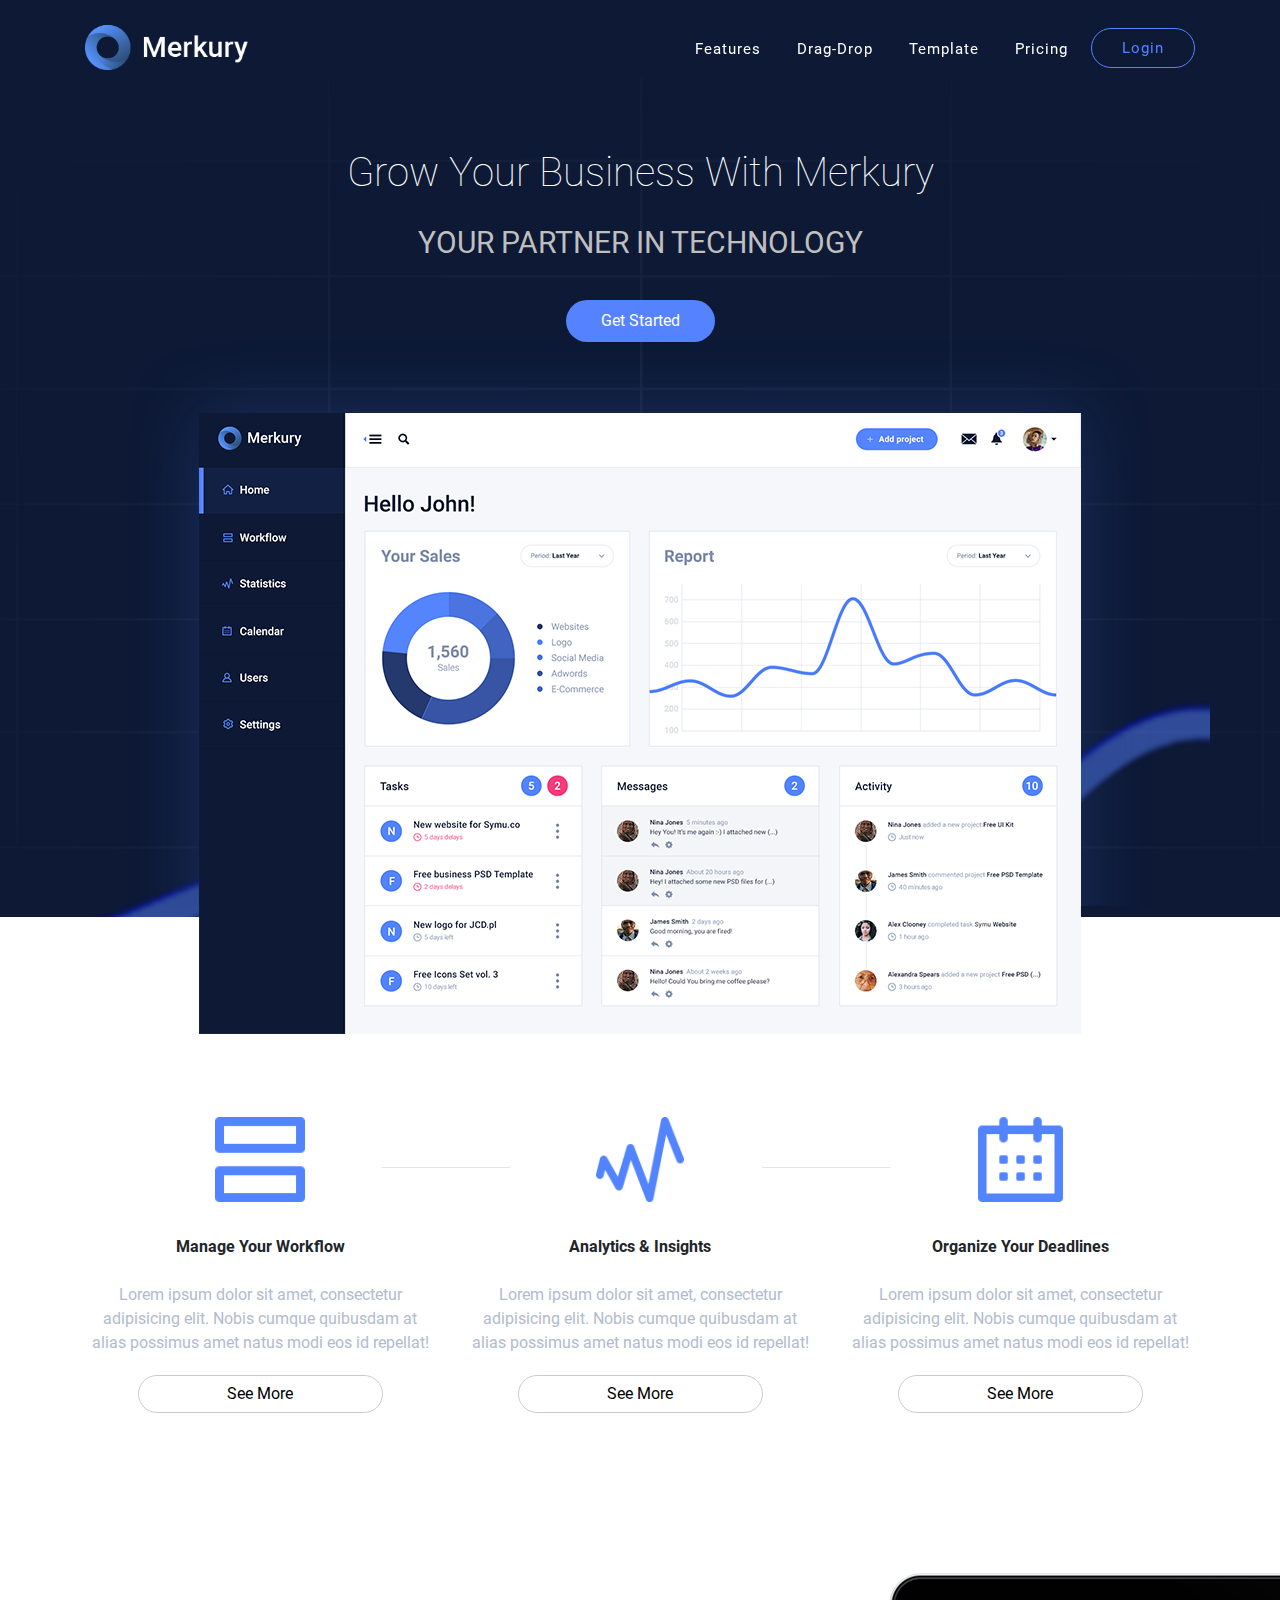
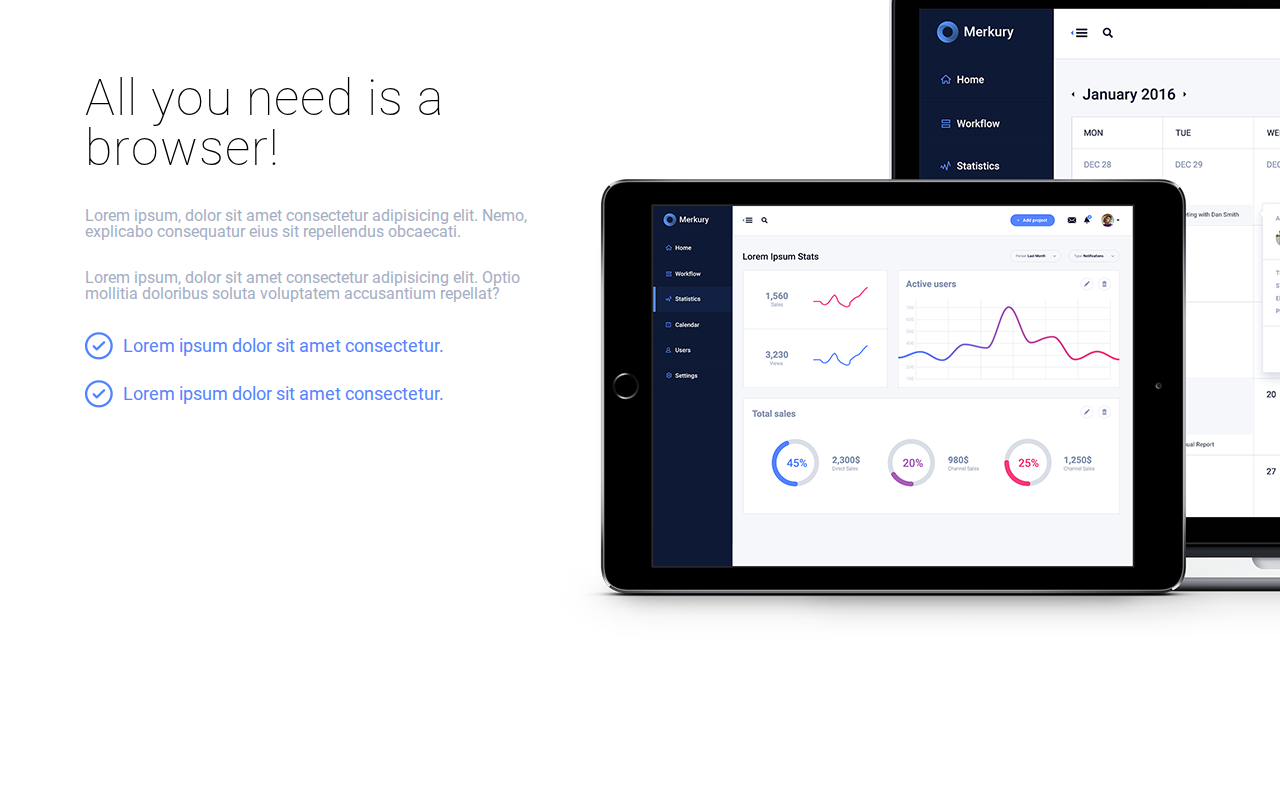
==== merkury-theme/index.html @ bb779ae0 "Features (Static) section" ====
<!doctype html>
<html lang="en">

<head>
   <!-- Required meta tags -->
   <meta charset="utf-8">
   <meta name="viewport" content="width=device-width, initial-scale=1, shrink-to-fit=no">

   <link rel="shortcut icon" type="image/x-icon" href="assets/img/icons/fav-icon.png">

   <!-- Bootstrap CSS -->
   <link rel="stylesheet" href="assets/style/css/bootstrap.min.css">
   <link rel="stylesheet" href="assets/style/fonts/font-awesome/css/all.css">
   <link rel="stylesheet" href="assets/style/css/style.css">

   <title>Bootstrap 4: Merkury Theme</title>
</head>

<body id="home">

   <nav id="main-nav" class="navbar navbar-expand-sm navbar-dark fixed-top">
      <div class="container">
         <a class="navbar-brand" href="#home">
            <img src="assets/img/logo.png" alt="Welcome to Merkury">
         </a>
         <button class="navbar-toggler" type="button" data-toggle="collapse" data-target="#navbarSupportedContent" aria-controls="navbarSupportedContent"
            aria-expanded="false" aria-label="Toggle navigation">
            <span class="navbar-toggler-icon"></span>
         </button>

         <div class="collapse navbar-collapse" id="navbarSupportedContent">
            <ul class="navbar-nav ml-auto">
               <li class="nav-item">
                  <a class="nav-link btn" href="#">Features</a>
               </li>
               <li class="nav-item">
                  <a class="nav-link btn" href="#">Drag-Drop</a>
               </li>
               <li class="nav-item">
                  <a class="nav-link btn" href="#">Template</a>
               </li>
               <li class="nav-item">
                  <a class="nav-link btn" href="#">Pricing</a>
               </li>
               <li class="nav-item">
                  <a class="nav-link btn" href="#" id="login">Login</a>
               </li>
            </ul>
         </div>
      </div>
   </nav>

   <!-- HEADER SECTION -->
   <header id="main-header">
      <div class="container text-center">
         <div class="intro-text">
            <h1>Grow your business with Merkury</h1>
            <h3 class="text-uppercase">Your partner in technology</h3>
            <a href="#services" class="btn">Get started</a>
            <img src="assets/img/img-dashboard.png" class="img-fluid" alt="Merkury Dashboard">
         </div>
      </div>
   </header>

   <!-- SERVICES SECTION -->
   <section id="services">
      <div class="container text-center">
         <div class="row">
            <div class="col-md-4">
               <div id="service-1">
                  <img src="assets/img/service-1.png" alt="Service 1">
               </div>
               <h4>Manage your workflow</h4>
               <p>Lorem ipsum dolor sit amet, consectetur adipisicing elit. Nobis cumque quibusdam at alias possimus amet natus
                  modi eos id repellat!</p>
               <a href="" class="btn">See more</a>
            </div>
            <div class="col-md-4">
               <div id="service-2">
                  <img src="assets/img/service-2.png" alt="Service 2">
               </div>
               <h4>Analytics & insights</h4>
               <p>Lorem ipsum dolor sit amet, consectetur adipisicing elit. Nobis cumque quibusdam at alias possimus amet natus
                  modi eos id repellat!</p>
               <a href="" class="btn">See more</a>
            </div>
            <div class="col-md-4">
               <div>
                  <img src="assets/img/service-3.png" alt="Service 3">
               </div>
               <h4>Organize your deadlines</h4>
               <p>Lorem ipsum dolor sit amet, consectetur adipisicing elit. Nobis cumque quibusdam at alias possimus amet natus
                  modi eos id repellat!</p>
               <a href="" class="btn">See more</a>
            </div>
         </div>
      </div>
   </section>

   <!-- FEATURES SECTION -->
   <section id="features">
      <div class="container">
         <div class="row">
            <div class="col-md-5">
               <h2>All you need is a browser!</h2>
               <p>Lorem ipsum, dolor sit amet consectetur adipisicing elit. Nemo, explicabo consequatur eius sit repellendus
                  obcaecati.
               </p>
               <p>Lorem ipsum, dolor sit amet consectetur adipisicing elit. Optio mollitia doloribus soluta voluptatem accusantium
                  repellat?
               </p>
               <span>
                  <img src="assets/img/icons/answer-correct-lg.png" alt=""> Lorem ipsum dolor sit amet consectetur.
               </span>
               <span>
                  <img src="assets/img/icons/answer-correct-lg.png" alt=""> Lorem ipsum dolor sit amet consectetur.
               </span>
            </div>
            <div class="col-md-7">
               <img id="features-dashboard-group" src="assets/img/fx-dashboard-group.png" alt="Behold the responsive dashboard">
            </div>
         </div>

      </div>
   </section>

   <!-- DRAG & DROP SECTION -->
   <section id="drag-drop">
      <div class="container">
         <div class="row">
            <div class="col-md-4"></div>
            <div class="col-md-4"></div>
            <div class="col-md-4"></div>
         </div>
      </div>
   </section>

   <!-- PRICING SECTION-->
   <div id="pricing" class="container">
      <div class="row">
         <div class="col">
         </div>
      </div>
   </div>

   <!-- Optional JavaScript -->
   <!-- jQuery first, then Popper.js, then Bootstrap JS -->
   <script src="assets/style/js/jquery-3.3.1.min.js"></script>
   <script src="assets/style/js/popper.min.js"></script>
   <script src="assets/style/js/bootstrap.min.js"></script>
   <!-- Custom Script -->
   <script src="assets/style/js/main.js"></script>
</body>

</html>
---- merkury-theme/assets/style/css/style.css ----
/************************ FONTS *****************************/
/*
Roboto Family (Regular, Thin, Medium, Bold)
Monserat Family (Regular, Bold)
*/
@font-face {
  font-family: "Roboto-Regular";
  src: url("../fonts/Roboto/Roboto-Regular.ttf");
}

@font-face {
  font-family: "Roboto-Thin";
  src: url("../fonts/Roboto/Roboto-Thin.ttf");
}

@font-face {
  font-family: "Roboto-Medium";
  src: url("../fonts/Roboto/Roboto-Medium.ttf");
}

@font-face {
  font-family: "Roboto-Bold";
  src: url("../fonts/Roboto/Roboto-Bold.ttf");
}

@font-face {
  font-family: "Montserrat-Regular";
  src: url("../fonts/Montserrat/Montserrat-Regular.ttf");
}

@font-face {
  font-family: "Montserrat-Bold";
  src: url("../fonts/Montserrat/Montserrat-Bold.ttf");
}

/************************ VARIABLES *************************/
/*
Dark Blue: #0D1935
Light Blue: #5583FF
Light Grey: #8492AF
Black: #000000
White: #FFFFFF
*/
/************************ GENERAL RESET *********************/
/* http://meyerweb.com/eric/tools/css/reset/ 
   v2.0 | 20110126
   License: none (public domain)
*/
html, body, div, span, applet, object, iframe,
h1, h2, h3, h4, h5, h6, p, blockquote, pre,
a, abbr, acronym, address, big, cite, code,
del, dfn, em, img, ins, kbd, q, s, samp,
small, strike, strong, sub, sup, tt, var,
b, u, i, center,
dl, dt, dd, ol, ul, li,
fieldset, form, label, legend,
table, caption, tbody, tfoot, thead, tr, th, td,
article, aside, canvas, details, embed,
figure, figcaption, footer, header, hgroup,
menu, nav, output, ruby, section, summary,
time, mark, audio, video {
  margin: 0;
  padding: 0;
  border: 0;
  font-size: 100%;
  font: inherit;
  vertical-align: baseline;
}

/* HTML5 display-role reset for older browsers */
article, aside, details, figcaption, figure,
footer, header, hgroup, menu, nav, section {
  display: block;
}

body {
  line-height: 1;
}

/************************ CUSTOM SETTINGS *******************/
ol, ul, li {
  list-style-type: none;
}

a {
  text-decoration: none;
}

a:hover {
  text-decoration: none;
  -webkit-transition: all 0.3s ease-out;
  transition: all 0.3s ease-out;
}

html {
  background-color: white;
  overflow-x: hidden;
  font-family: "Roboto-Regular", Georgia, serif;
}

body {
  background-color: white;
  overflow: hidden;
}

section {
  padding: 50px 0;
}

p, ul, ol {
  margin-bottom: 0.5em;
}

p a, h5 a {
  font-weight: bold;
  -webkit-transition: all 0.5s ease-out;
  transition: all 0.5s ease-out;
}

h1, h2, h3, h4, h5 {
  line-height: 1.5em;
  margin-bottom: 1.5em;
}

/************************ MERKURY THEME CSS3 *******************/
#main-nav {
  background-color: transparent;
  padding-top: 20px;
  -webkit-transition: padding-top 0.3s, padding-bottom 0.3s;
  transition: padding-top 0.3s, padding-bottom 0.3s;
}

#main-nav .navbar-toggler {
  padding: 13px;
  border: 0;
  color: white;
}

#main-nav .navbar-brand {
  margin-right: 0px;
}

#main-nav .navbar-brand img {
  width: 70%;
}

#main-nav .navbar-nav .nav-item .nav-link {
  font-size: 15px;
  padding: 7px 10px !important;
  margin-left: 10px;
  letter-spacing: 1px;
  color: white;
  font-family: "Roboto-Regular", Georgia, serif;
  border: 3px solid transparent;
}

#main-nav .navbar-nav .nav-item .nav-link.active, #main-nav .navbar-nav .nav-item .nav-link:hover {
  color: white !important;
  background: rgba(85, 131, 255, 0.5);
  border: 3px solid transparent;
}

#main-nav .navbar-nav .nav-item #login {
  padding: 8px 30px !important;
  background-color: #0D1935;
  color: #5583FF;
  border: 1px solid #5583FF;
  border-radius: 25px;
}

#main-nav .navbar-nav .nav-item #login:hover {
  background: #5583FF;
  color: white !important;
}

#main-header {
  color: white;
  background: #0D1935;
  background-image: url("../../img/hdr-top.png");
  background-repeat: no-repeat;
  background-position: center center;
  background-size: cover;
}

#main-header .container {
  background-image: url("../../img/bg-graph.png");
  background-repeat: repeat-x;
  background-size: cover;
  -webkit-animation: animatedGraph 13s linear infinite;
          animation: animatedGraph 13s linear infinite;
}

@-webkit-keyframes animatedGraph {
  from {
    background-position: 0% 0px;
  }
  to {
    background-position: 100% 0px;
  }
}

@keyframes animatedGraph {
  from {
    background-position: 0% 0px;
  }
  to {
    background-position: 100% 0px;
  }
}

#main-header .container .intro-text {
  padding-top: 150px;
}

#main-header .container .intro-text h1 {
  font-family: "Roboto-Thin", Arial, sans-serif;
  font-size: 40px;
  text-transform: capitalize;
  line-height: 45px;
  margin-bottom: 25px;
}

#main-header .container .intro-text h3 {
  color: #bfbfbf;
  font-size: 30px;
  font-family: "Roboto-Regular", Georgia, serif;
  font-weight: 400;
  margin-bottom: 35px;
}

#main-header .container .intro-text a {
  padding: 8px 34px;
  color: white;
  background-color: #5583FF;
  border-radius: 25px;
  text-transform: capitalize;
}

#main-header .container .intro-text a:hover {
  color: #5583FF;
  background-color: transparent;
  border: 1px solid #5583FF;
}

#services {
  padding: 100px 0 50px 0;
  background-color: white;
  margin-top: -120px;
}

#services .container {
  margin-top: 100px;
}

#services .container .row .col-md-4 img {
  height: 85px;
  margin-bottom: 30px;
}

#services .container .row .col-md-4 img:hover {
  -webkit-transform: scale(1.1);
          transform: scale(1.1);
  -webkit-transition: all 0.2s ease-out;
  transition: all 0.2s ease-out;
}

#services .container .row .col-md-4 h4 {
  font-family: "Roboto-Bold", Helvetica, Arial, sans-serif;
  font-weight: 400;
  text-transform: capitalize;
}

#services .container .row .col-md-4 p {
  color: #b2bbcd;
  line-height: 1.5em;
  margin-bottom: 20px;
}

#services .container .row .col-md-4 a {
  color: black;
  border: 1px solid #cccccc;
  border-radius: 25px;
  width: 70%;
  text-transform: capitalize;
  margin-bottom: 60px;
}

#services .container .row .col-md-4 a:hover {
  background: #cccccc;
}

#services .container .row .col-md-4 #service-1:after, #services .container .row .col-md-4 #service-2:after {
  content: "";
  position: absolute;
  right: -60px;
  top: 50px;
  width: 10vw;
  height: 1px;
  background-attachment: fixed;
  background-color: #e1e4eb;
}

/************************ FEATURES *******************/
#features {
  background: white;
}

#features .container .row .col-md-5 {
  margin-top: 100px;
}

#features .container .row .col-md-5 h2 {
  color: black;
  font-family: "Roboto-Thin", Arial, sans-serif;
  font-size: 50px;
  letter-spacing: 1px;
  line-height: 1em;
  margin-bottom: 35px;
}

#features .container .row .col-md-5 p {
  font-family: "Roboto-Regular", Georgia, serif;
  color: #a3adc3;
  margin-bottom: 30px;
}

#features .container .row .col-md-5 span {
  display: -webkit-box;
  display: -ms-flexbox;
  display: flex;
  color: #5583FF;
  margin-bottom: 20px;
  font-size: 18px;
  -webkit-box-align: center;
      -ms-flex-align: center;
          align-items: center;
}

#features .container .row .col-md-5 span img {
  margin-right: 10px;
}

/************************ MEDIA QUERIES *******************/
@media (min-width: 300px) {
  #main-nav.navbar-shrink {
    padding-top: 5px;
    padding-bottom: 5px;
    background-color: #172c5e;
  }
}

@media (max-width: 768px) {
  #main-nav .nav-item {
    margin-bottom: 12px;
  }
  #services #service-1:after, #services #service-2:after {
    display: none;
  }
  #services a {
    margin-bottom: 40px;
  }
}
/*# sourceMappingURL=style.css.map */
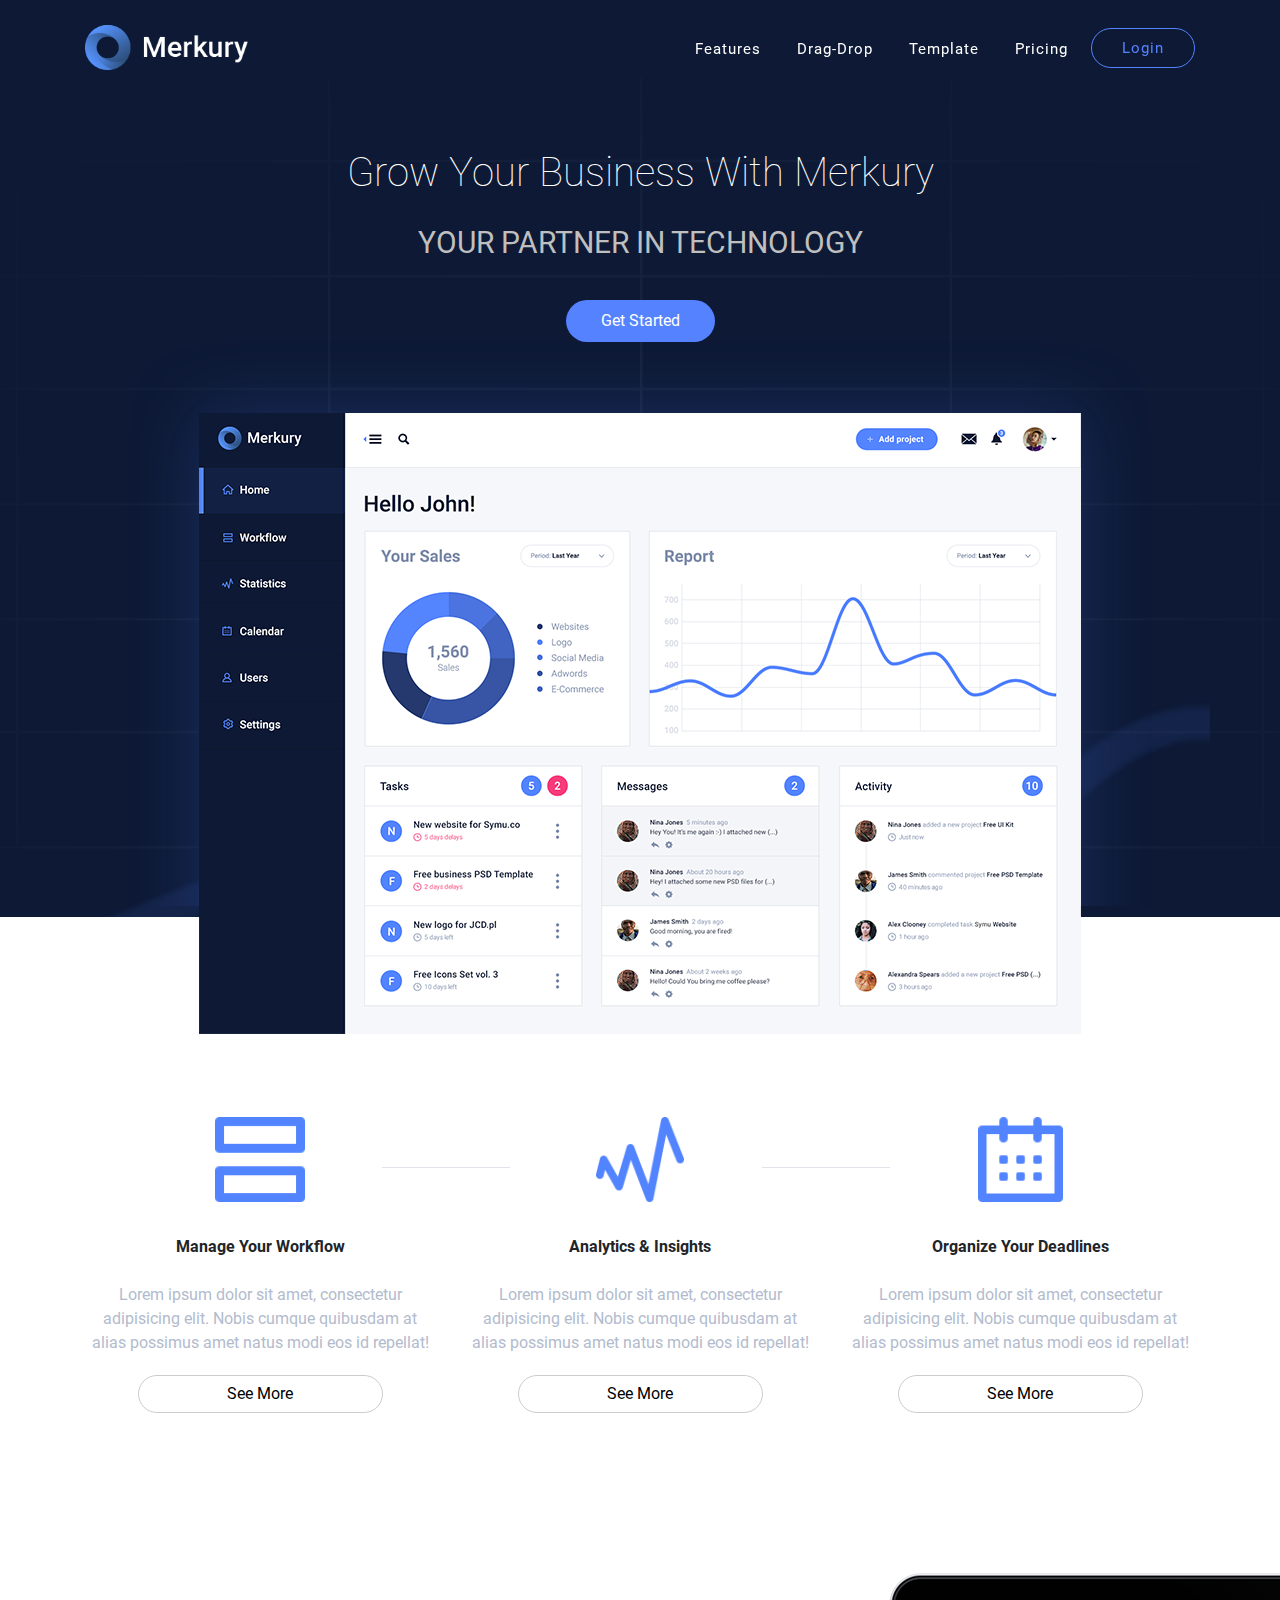
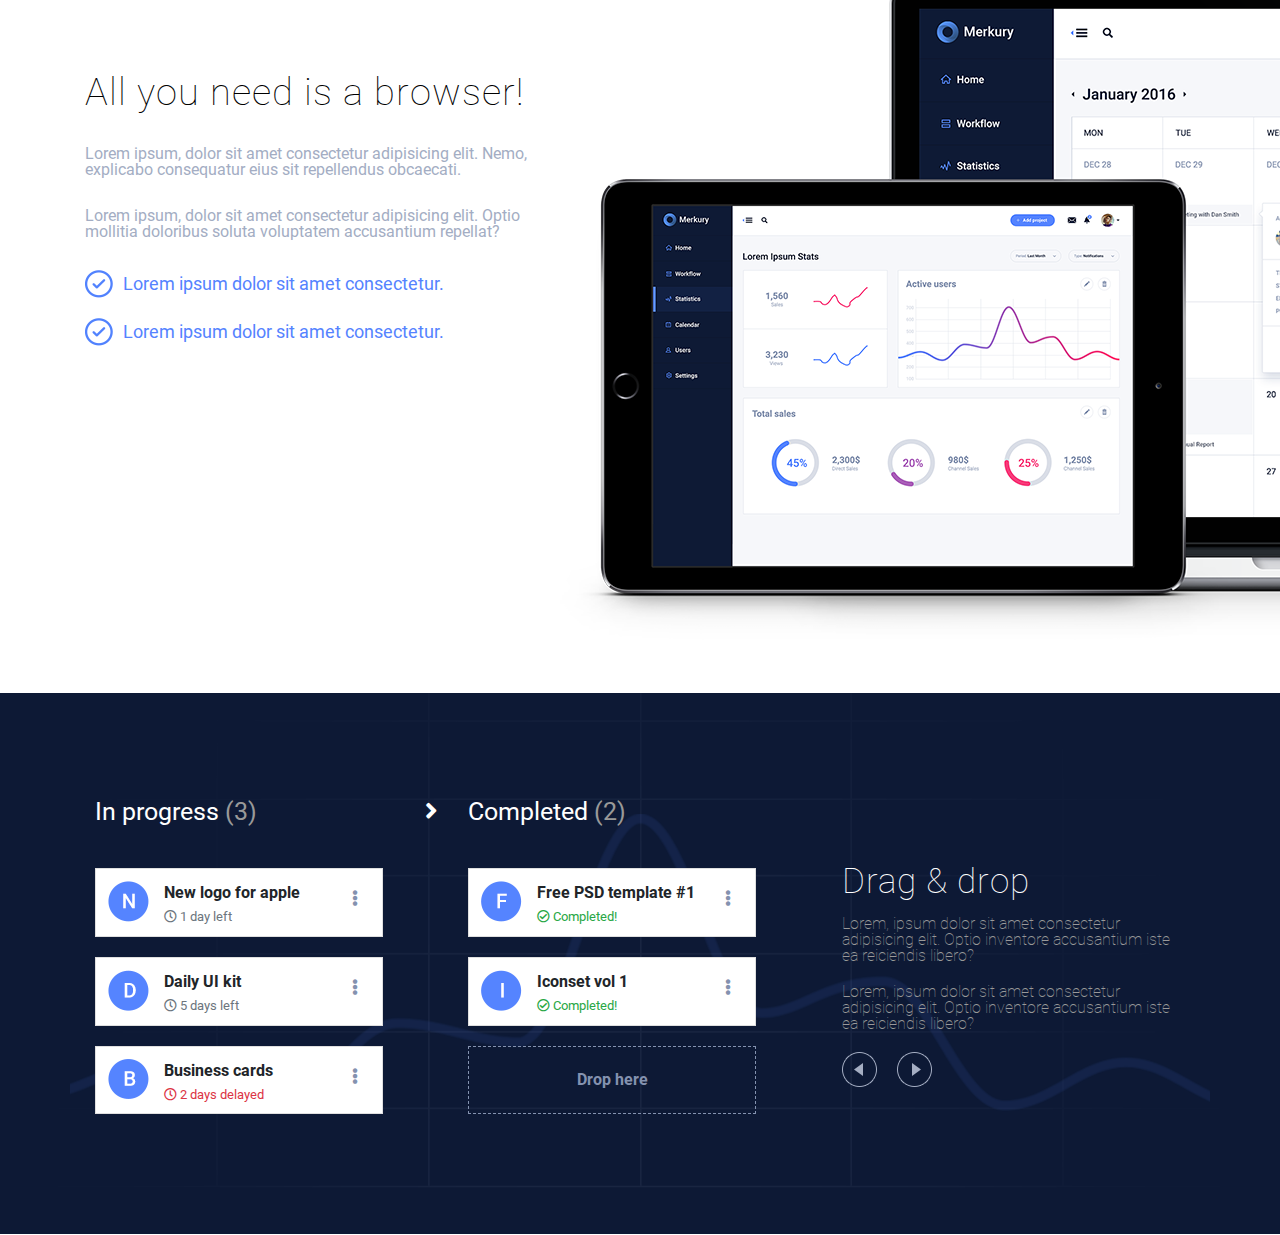
==== commit 6160bdf9: "Drag and Drop static markup and CSS3" ====
--- a/merkury-theme/index.html
+++ b/merkury-theme/index.html
@@ -31,10 +31,10 @@
          <div class="collapse navbar-collapse" id="navbarSupportedContent">
             <ul class="navbar-nav ml-auto">
                <li class="nav-item">
-                  <a class="nav-link btn" href="#">Features</a>
-               </li>
-               <li class="nav-item">
-                  <a class="nav-link btn" href="#">Drag-Drop</a>
+                  <a class="nav-link btn" href="#features">Features</a>
+               </li>
+               <li class="nav-item">
+                  <a class="nav-link btn" href="#drag-drop">Drag-Drop</a>
                </li>
                <li class="nav-item">
                   <a class="nav-link btn" href="#">Template</a>
@@ -128,9 +128,133 @@
    <section id="drag-drop">
       <div class="container">
          <div class="row">
-            <div class="col-md-4"></div>
-            <div class="col-md-4"></div>
-            <div class="col-md-4"></div>
+
+            <div class="col-md-4" id="first-col">
+               <h3>In progress
+                  <span>(3)</span>
+                  <i class="fas fa-angle-right"></i>
+               </h3>
+               <div class="card" style="width: 18rem;">
+                  <div class="card-body">
+                     <img src="assets/img/icons/n.png" alt="">
+                     <div class="dropdown">
+                        <button class="btn btn-secondary" type="button" id="dropdownMenuButton" data-toggle="dropdown" aria-haspopup="true" aria-expanded="false">
+                           <i class="fas fa-ellipsis-v"></i>
+                        </button>
+                        <div class="dropdown-menu" aria-labelledby="dropdownMenuButton">
+                           <a class="dropdown-item" href="#">Action</a>
+                           <a class="dropdown-item" href="#">Another action</a>
+                           <a class="dropdown-item" href="#">Something else here</a>
+                        </div>
+                     </div>
+                     <h5 class="card-title">New logo for apple</h5>
+                     <p class="card-text text-secondary">
+                        <i class="far fa-clock"></i> 1 day left</p>
+                  </div>
+               </div>
+               <!-- end 1st card -->
+               <div class="card" style="width: 18rem;">
+                  <div class="card-body">
+                     <img src="assets/img/icons/d.png" alt="">
+                     <div class="dropdown">
+                        <button class="btn btn-secondary" type="button" id="dropdownMenuButton" data-toggle="dropdown" aria-haspopup="true" aria-expanded="false">
+                           <i class="fas fa-ellipsis-v"></i>
+                        </button>
+                        <div class="dropdown-menu" aria-labelledby="dropdownMenuButton">
+                           <a class="dropdown-item" href="#">Action</a>
+                           <a class="dropdown-item" href="#">Another action</a>
+                           <a class="dropdown-item" href="#">Something else here</a>
+                        </div>
+                     </div>
+                     <h5 class="card-title">Daily UI kit</h5>
+                     <p class="card-text text-secondary">
+                        <i class="far fa-clock"></i> 5 days left</p>
+                  </div>
+               </div>
+               <!-- end 2nd card -->
+               <div id="draggable-card" class="card" style="width: 18rem;">
+                  <div class="card-body">
+                     <img src="assets/img/icons/b.png" alt="">
+                     <div class="dropdown">
+                        <button class="btn btn-secondary" type="button" id="dropdownMenuButton" data-toggle="dropdown" aria-haspopup="true" aria-expanded="false">
+                           <i class="fas fa-ellipsis-v"></i>
+                        </button>
+                        <div class="dropdown-menu" aria-labelledby="dropdownMenuButton">
+                           <a class="dropdown-item" href="#">Action</a>
+                           <a class="dropdown-item" href="#">Another action</a>
+                           <a class="dropdown-item" href="#">Something else here</a>
+                        </div>
+                     </div>
+                     <h5 class="card-title">Business cards</h5>
+                     <p class="card-text text-danger">
+                        <i class="far fa-clock"></i> 2 days delayed</p>
+                  </div>
+               </div>
+               <!-- end 3rd card -->
+            </div>
+            <!-- end 1st column -->
+            <div class="col-md-4" id="second-col">
+               <h3>Completed
+                  <span>(2)</span>
+               </h3>
+               <div class="card" style="width: 18rem;">
+                  <div class="card-body">
+                     <img src="assets/img/icons/f.png" alt="">
+                     <div class="dropdown">
+                        <button class="btn btn-secondary" type="button" id="dropdownMenuButton" data-toggle="dropdown" aria-haspopup="true" aria-expanded="false">
+                           <i class="fas fa-ellipsis-v"></i>
+                        </button>
+                        <div class="dropdown-menu" aria-labelledby="dropdownMenuButton">
+                           <a class="dropdown-item" href="#">Action</a>
+                           <a class="dropdown-item" href="#">Another action</a>
+                           <a class="dropdown-item" href="#">Something else here</a>
+                        </div>
+                     </div>
+                     <h5 class="card-title">Free PSD template #1</h5>
+                     <p class="card-text text-success">
+                        <i class="far fa-check-circle"></i> Completed!</p>
+                  </div>
+               </div>
+               <!-- end 1st card -->
+               <div class="card" style="width: 18rem;">
+                  <div class="card-body">
+                     <img src="assets/img/icons/i.png" alt="">
+                     <div class="dropdown">
+                        <button class="btn btn-secondary" type="button" id="dropdownMenuButton" data-toggle="dropdown" aria-haspopup="true" aria-expanded="false">
+                           <i class="fas fa-ellipsis-v"></i>
+                        </button>
+                        <div class="dropdown-menu" aria-labelledby="dropdownMenuButton">
+                           <a class="dropdown-item" href="#">Action</a>
+                           <a class="dropdown-item" href="#">Another action</a>
+                           <a class="dropdown-item" href="#">Something else here</a>
+                        </div>
+                     </div>
+                     <h5 class="card-title">Iconset vol 1</h5>
+                     <p class="card-text text-success">
+                        <i class="far fa-check-circle"></i> Completed!</p>
+                  </div>
+               </div>
+               <!-- end 2nd card -->
+               <div id="droppable" class="card" style="width: 18rem;">
+                  <div class="card-body">
+                     <h5 class="card-title">Drop here</h5>
+                  </div>
+               </div>
+               <!-- end 3rd card -->
+            </div>
+            <!-- end 2nd column -->
+            <div class="col-md-4" id="third-col">
+               <h2>Drag & drop</h2>
+               <p>Lorem, ipsum dolor sit amet consectetur adipisicing elit. Optio inventore accusantium iste ea reiciendis libero?</p>
+               <p>Lorem, ipsum dolor sit amet consectetur adipisicing elit. Optio inventore accusantium iste ea reiciendis libero?</p>
+               <a href="#">
+                  <img src="assets/img/icons/arrow-left.png" alt="">
+               </a>
+               <a href="#">
+                  <img src="assets/img/icons/arrow-right.png" alt="">
+               </a>
+            </div>
+            <!-- end 3rd column -->
          </div>
       </div>
    </section>
--- a/merkury-theme/assets/style/css/style.css
+++ b/merkury-theme/assets/style/css/style.css
@@ -183,7 +183,7 @@
 }
 
 #main-header .container {
-  background-image: url("../../img/bg-graph.png");
+  background-image: url("../../img/bg-graph-opaque.png");
   background-repeat: repeat-x;
   background-size: cover;
   -webkit-animation: animatedGraph 13s linear infinite;
@@ -312,7 +312,7 @@
 #features .container .row .col-md-5 h2 {
   color: black;
   font-family: "Roboto-Thin", Arial, sans-serif;
-  font-size: 50px;
+  font-size: 38px;
   letter-spacing: 1px;
   line-height: 1em;
   margin-bottom: 35px;
@@ -328,16 +328,128 @@
   display: -webkit-box;
   display: -ms-flexbox;
   display: flex;
+  -webkit-box-align: center;
+      -ms-flex-align: center;
+          align-items: center;
   color: #5583FF;
   margin-bottom: 20px;
   font-size: 18px;
-  -webkit-box-align: center;
-      -ms-flex-align: center;
-          align-items: center;
 }
 
 #features .container .row .col-md-5 span img {
   margin-right: 10px;
+}
+
+/************************ DRAG-DROP *******************/
+#drag-drop {
+  background-image: url("../../img/hdr-top.png");
+  background-repeat: no-repeat;
+  background-position: center center;
+  background-size: cover;
+}
+
+#drag-drop .container {
+  padding: 50px 25px;
+  background-image: url("../../img/bg-graph-opaque.png");
+  background-size: 100%;
+  background-repeat: no-repeat;
+  background-position: center center;
+}
+
+#drag-drop .container .row .col-md-4 h3 {
+  font-size: 25px;
+  color: white;
+}
+
+#drag-drop .container .row .col-md-4 h3 span {
+  color: #999999;
+}
+
+#drag-drop .container .row .col-md-4 h3 i {
+  float: right;
+  margin-top: 5px;
+}
+
+#drag-drop .container .row .col-md-4 .card {
+  border-radius: 0;
+  margin-bottom: 20px;
+}
+
+#drag-drop .container .row .col-md-4 .card .card-body {
+  padding: 12px;
+}
+
+#drag-drop .container .row .col-md-4 .card .card-body img {
+  float: left;
+  margin-right: 15px;
+}
+
+#drag-drop .container .row .col-md-4 .card .card-body .dropdown {
+  float: right;
+}
+
+#drag-drop .container .row .col-md-4 .card .card-body .dropdown .btn-secondary {
+  background: transparent;
+  color: #8492AF;
+  border: none;
+}
+
+#drag-drop .container .row .col-md-4 .card .card-body .dropdown .dropdown-menu a:hover {
+  cursor: pointer;
+  background: #5583FF;
+  color: white;
+}
+
+#drag-drop .container .row .col-md-4 .card .card-body .card-title {
+  font-family: "Roboto-Bold", Helvetica, Arial, sans-serif;
+  margin-bottom: 6px;
+  margin-left: 41px;
+}
+
+#drag-drop .container .row .col-md-4 .card .card-body .card-text {
+  font-size: .8em;
+}
+
+#drag-drop .container .row .col-md-4#first-col #draggable-card {
+  cursor: move;
+}
+
+#drag-drop .container .row .col-md-4#second-col #droppable {
+  padding: 9px;
+  border: 1px dashed #8492AF;
+  background: transparent;
+  color: #8492AF;
+  text-align: center;
+  margin: 0px;
+}
+
+#drag-drop .container .row .col-md-4#second-col #droppable .card-title {
+  margin: 0px;
+  padding: 0px;
+}
+
+#drag-drop .container .row .col-md-4#third-col {
+  margin-top: 80px;
+  color: white;
+}
+
+#drag-drop .container .row .col-md-4#third-col h2 {
+  font-family: "Roboto-Thin", Arial, sans-serif;
+  letter-spacing: 1px;
+  line-height: .5em;
+  margin-bottom: 25px;
+  font-size: 35px;
+}
+
+#drag-drop .container .row .col-md-4#third-col p {
+  font-family: "Roboto-Thin", Arial, sans-serif;
+  color: #999999;
+  margin-bottom: 20px;
+}
+
+#drag-drop .container .row .col-md-4#third-col a {
+  float: left;
+  margin-right: 20px;
 }
 
 /************************ MEDIA QUERIES *******************/
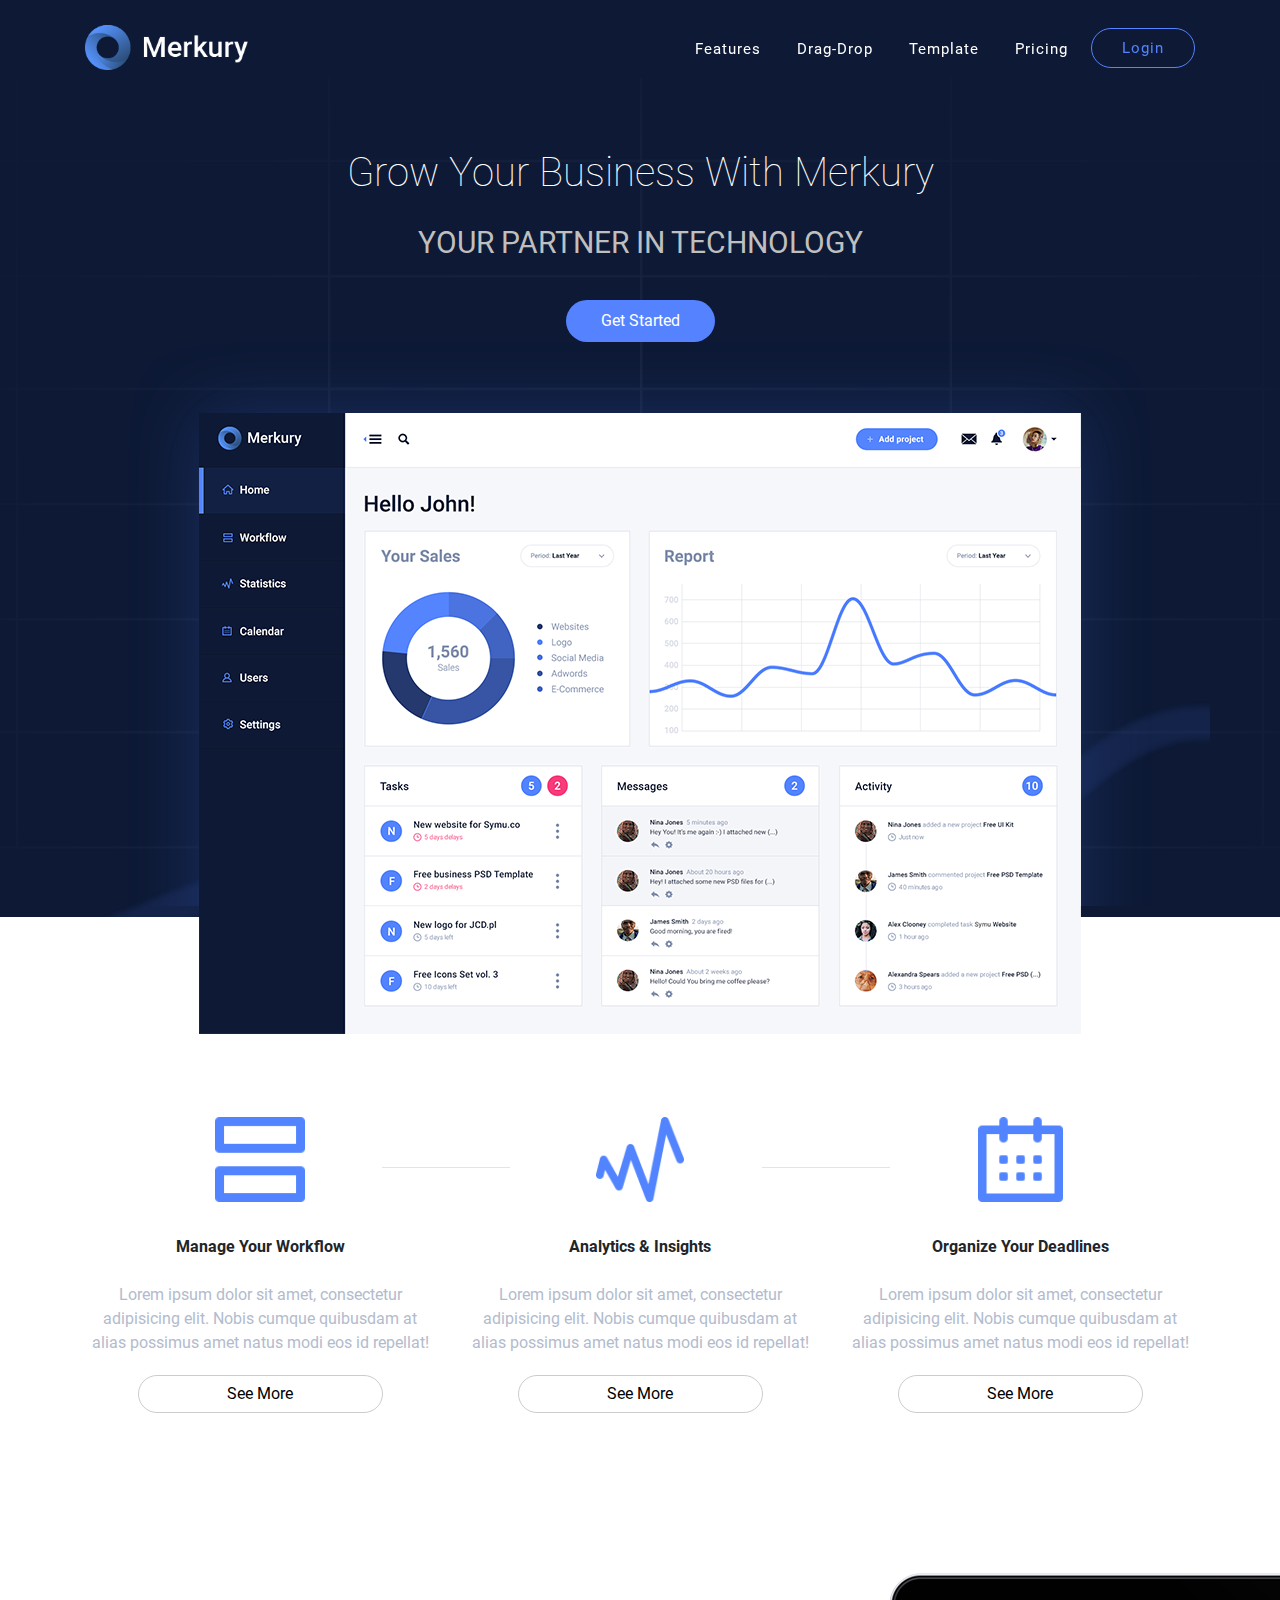
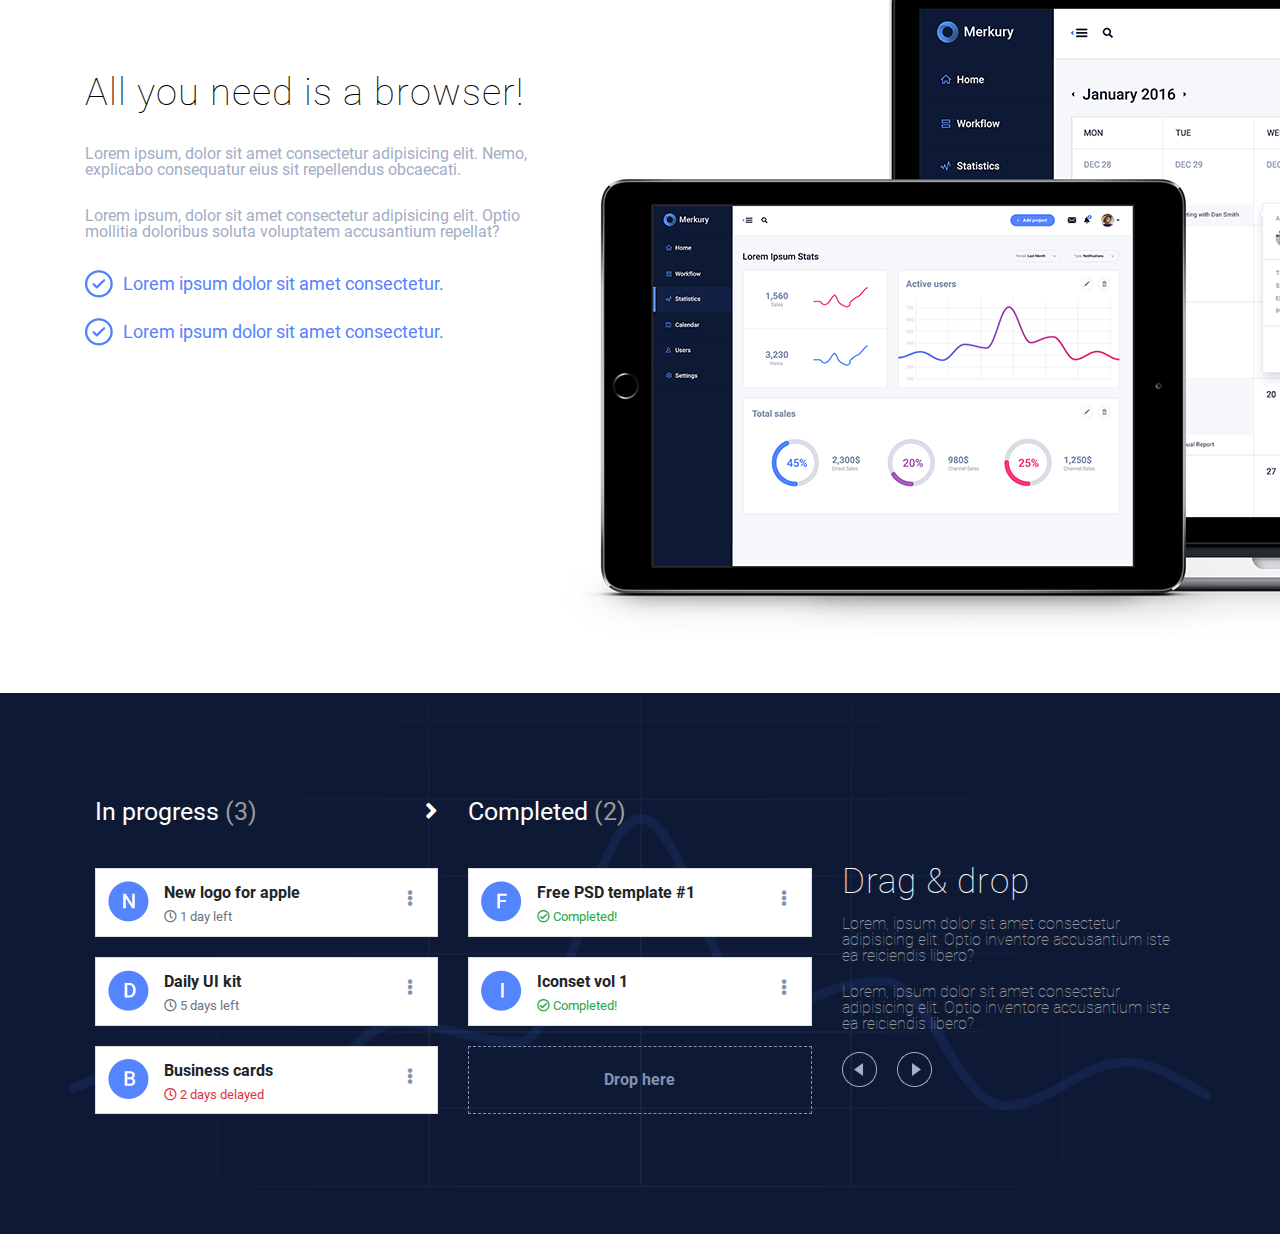
==== commit 538e8e7a: "jQuery UI drag and drop with snap and ui updates" ====
--- a/merkury-theme/index.html
+++ b/merkury-theme/index.html
@@ -129,12 +129,12 @@
       <div class="container">
          <div class="row">
 
-            <div class="col-md-4" id="first-col">
+            <div class="col-lg-4" id="first-col">
                <h3>In progress
                   <span>(3)</span>
                   <i class="fas fa-angle-right"></i>
                </h3>
-               <div class="card" style="width: 18rem;">
+               <div class="card">
                   <div class="card-body">
                      <img src="assets/img/icons/n.png" alt="">
                      <div class="dropdown">
@@ -153,7 +153,7 @@
                   </div>
                </div>
                <!-- end 1st card -->
-               <div class="card" style="width: 18rem;">
+               <div class="card">
                   <div class="card-body">
                      <img src="assets/img/icons/d.png" alt="">
                      <div class="dropdown">
@@ -172,7 +172,7 @@
                   </div>
                </div>
                <!-- end 2nd card -->
-               <div id="draggable-card" class="card" style="width: 18rem;">
+               <div id="draggable-card" class="card">
                   <div class="card-body">
                      <img src="assets/img/icons/b.png" alt="">
                      <div class="dropdown">
@@ -193,11 +193,11 @@
                <!-- end 3rd card -->
             </div>
             <!-- end 1st column -->
-            <div class="col-md-4" id="second-col">
+            <div class="col-lg-4" id="second-col">
                <h3>Completed
                   <span>(2)</span>
                </h3>
-               <div class="card" style="width: 18rem;">
+               <div class="card">
                   <div class="card-body">
                      <img src="assets/img/icons/f.png" alt="">
                      <div class="dropdown">
@@ -216,7 +216,7 @@
                   </div>
                </div>
                <!-- end 1st card -->
-               <div class="card" style="width: 18rem;">
+               <div class="card">
                   <div class="card-body">
                      <img src="assets/img/icons/i.png" alt="">
                      <div class="dropdown">
@@ -235,7 +235,7 @@
                   </div>
                </div>
                <!-- end 2nd card -->
-               <div id="droppable" class="card" style="width: 18rem;">
+               <div id="droppable" class="card">
                   <div class="card-body">
                      <h5 class="card-title">Drop here</h5>
                   </div>
@@ -243,7 +243,7 @@
                <!-- end 3rd card -->
             </div>
             <!-- end 2nd column -->
-            <div class="col-md-4" id="third-col">
+            <div class="col-lg-4" id="third-col">
                <h2>Drag & drop</h2>
                <p>Lorem, ipsum dolor sit amet consectetur adipisicing elit. Optio inventore accusantium iste ea reiciendis libero?</p>
                <p>Lorem, ipsum dolor sit amet consectetur adipisicing elit. Optio inventore accusantium iste ea reiciendis libero?</p>
@@ -272,6 +272,7 @@
    <script src="assets/style/js/jquery-3.3.1.min.js"></script>
    <script src="assets/style/js/popper.min.js"></script>
    <script src="assets/style/js/bootstrap.min.js"></script>
+   <script src="assets/style/js/jquery-ui.min.js"></script>
    <!-- Custom Script -->
    <script src="assets/style/js/main.js"></script>
 </body>
--- a/merkury-theme/assets/style/css/style.css
+++ b/merkury-theme/assets/style/css/style.css
@@ -356,65 +356,65 @@
   background-position: center center;
 }
 
-#drag-drop .container .row .col-md-4 h3 {
+#drag-drop .container .row .col-lg-4 h3 {
   font-size: 25px;
   color: white;
 }
 
-#drag-drop .container .row .col-md-4 h3 span {
+#drag-drop .container .row .col-lg-4 h3 span {
   color: #999999;
 }
 
-#drag-drop .container .row .col-md-4 h3 i {
+#drag-drop .container .row .col-lg-4 h3 i {
   float: right;
   margin-top: 5px;
 }
 
-#drag-drop .container .row .col-md-4 .card {
+#drag-drop .container .row .col-lg-4 .card {
   border-radius: 0;
   margin-bottom: 20px;
 }
 
-#drag-drop .container .row .col-md-4 .card .card-body {
+#drag-drop .container .row .col-lg-4 .card .card-body {
   padding: 12px;
 }
 
-#drag-drop .container .row .col-md-4 .card .card-body img {
+#drag-drop .container .row .col-lg-4 .card .card-body img {
   float: left;
   margin-right: 15px;
 }
 
-#drag-drop .container .row .col-md-4 .card .card-body .dropdown {
+#drag-drop .container .row .col-lg-4 .card .card-body .dropdown {
   float: right;
 }
 
-#drag-drop .container .row .col-md-4 .card .card-body .dropdown .btn-secondary {
+#drag-drop .container .row .col-lg-4 .card .card-body .dropdown .btn-secondary {
   background: transparent;
   color: #8492AF;
   border: none;
 }
 
-#drag-drop .container .row .col-md-4 .card .card-body .dropdown .dropdown-menu a:hover {
+#drag-drop .container .row .col-lg-4 .card .card-body .dropdown .dropdown-menu a:hover {
   cursor: pointer;
   background: #5583FF;
   color: white;
 }
 
-#drag-drop .container .row .col-md-4 .card .card-body .card-title {
+#drag-drop .container .row .col-lg-4 .card .card-body .card-title {
   font-family: "Roboto-Bold", Helvetica, Arial, sans-serif;
   margin-bottom: 6px;
   margin-left: 41px;
 }
 
-#drag-drop .container .row .col-md-4 .card .card-body .card-text {
+#drag-drop .container .row .col-lg-4 .card .card-body .card-text {
   font-size: .8em;
 }
 
-#drag-drop .container .row .col-md-4#first-col #draggable-card {
+#drag-drop .container .row .col-lg-4#first-col #draggable-card {
   cursor: move;
 }
 
-#drag-drop .container .row .col-md-4#second-col #droppable {
+#drag-drop .container .row .col-lg-4#second-col #droppable {
   padding: 9px;
   border: 1px dashed #8492AF;
   background: transparent;
@@ -423,17 +423,17 @@
   margin: 0px;
 }
 
-#drag-drop .container .row .col-md-4#second-col #droppable .card-title {
+#drag-drop .container .row .col-lg-4#second-col #droppable .card-title {
   margin: 0px;
   padding: 0px;
 }
 
-#drag-drop .container .row .col-md-4#third-col {
+#drag-drop .container .row .col-lg-4#third-col {
   margin-top: 80px;
   color: white;
 }
 
-#drag-drop .container .row .col-md-4#third-col h2 {
+#drag-drop .container .row .col-lg-4#third-col h2 {
   font-family: "Roboto-Thin", Arial, sans-serif;
   letter-spacing: 1px;
   line-height: .5em;
@@ -441,13 +441,13 @@
   font-size: 35px;
 }
 
-#drag-drop .container .row .col-md-4#third-col p {
+#drag-drop .container .row .col-lg-4#third-col p {
   font-family: "Roboto-Thin", Arial, sans-serif;
   color: #999999;
   margin-bottom: 20px;
 }
 
-#drag-drop .container .row .col-md-4#third-col a {
+#drag-drop .container .row .col-lg-4#third-col a {
   float: left;
   margin-right: 20px;
 }
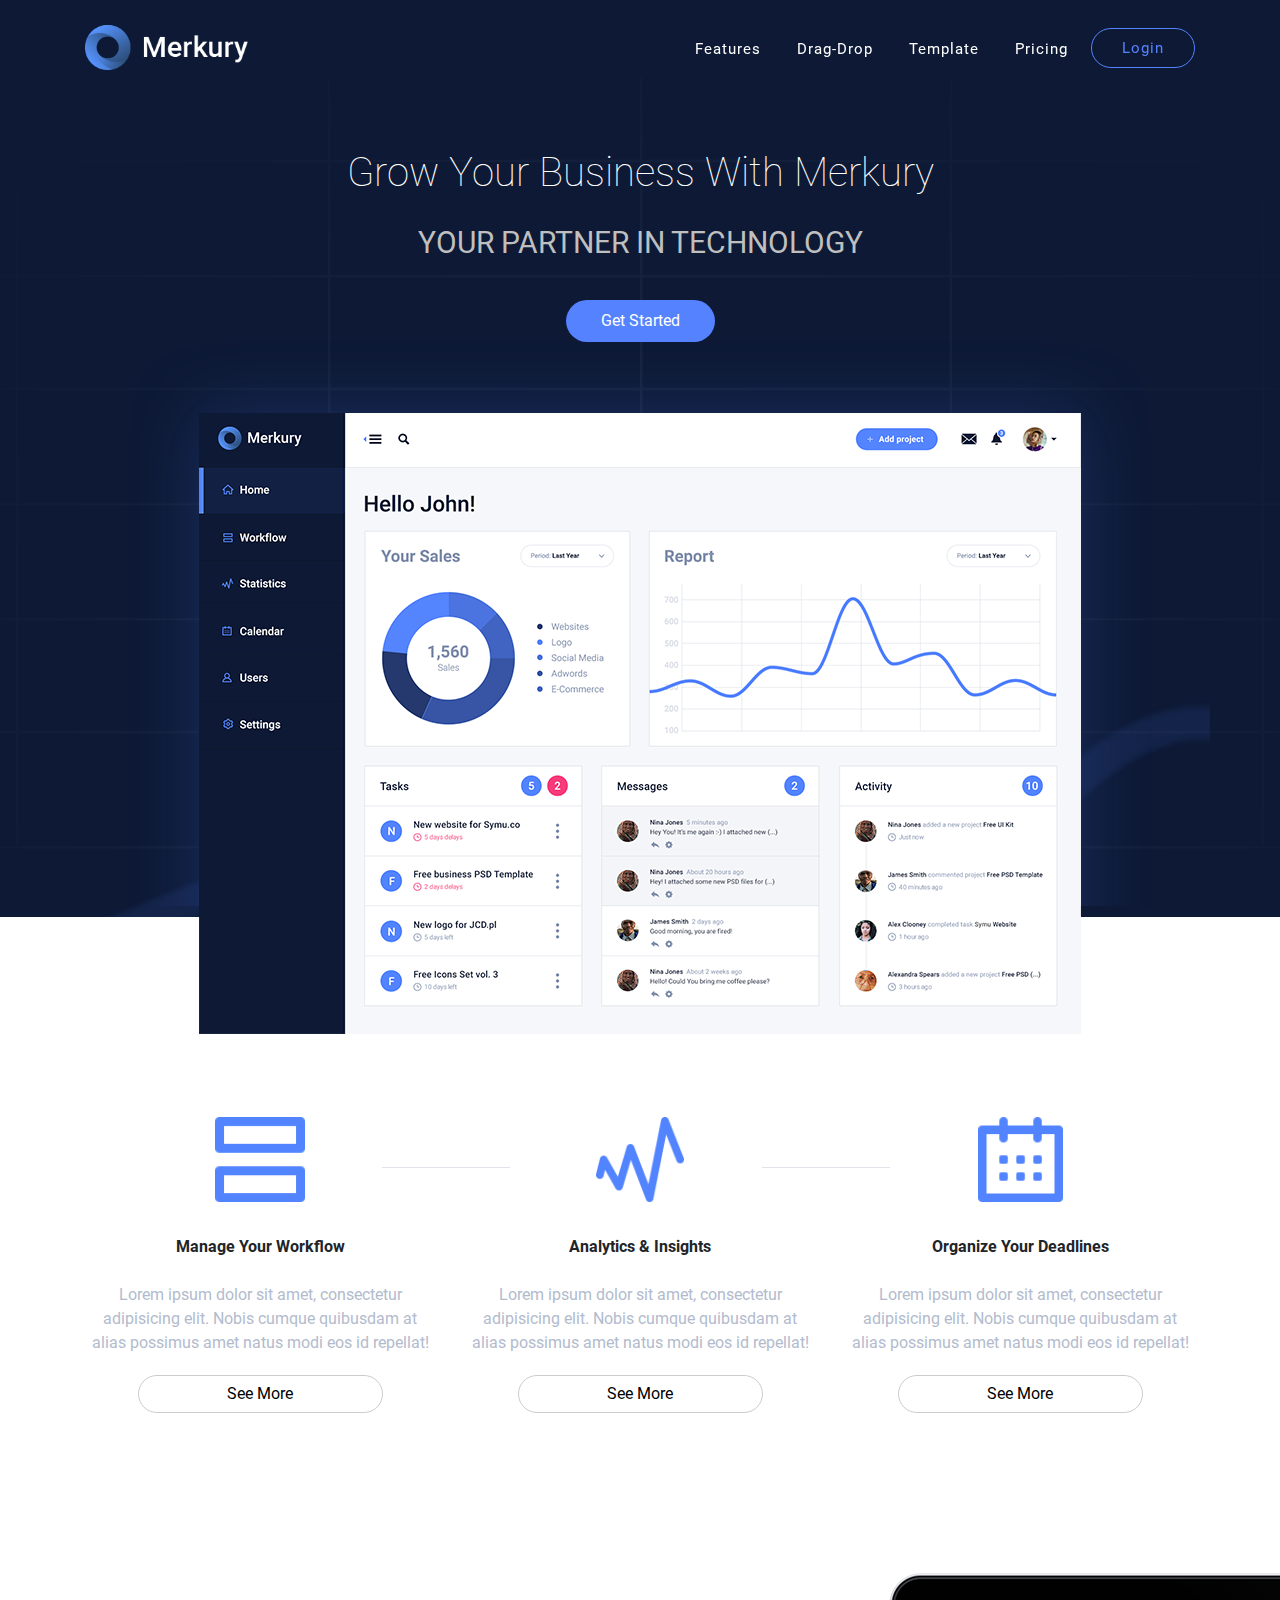
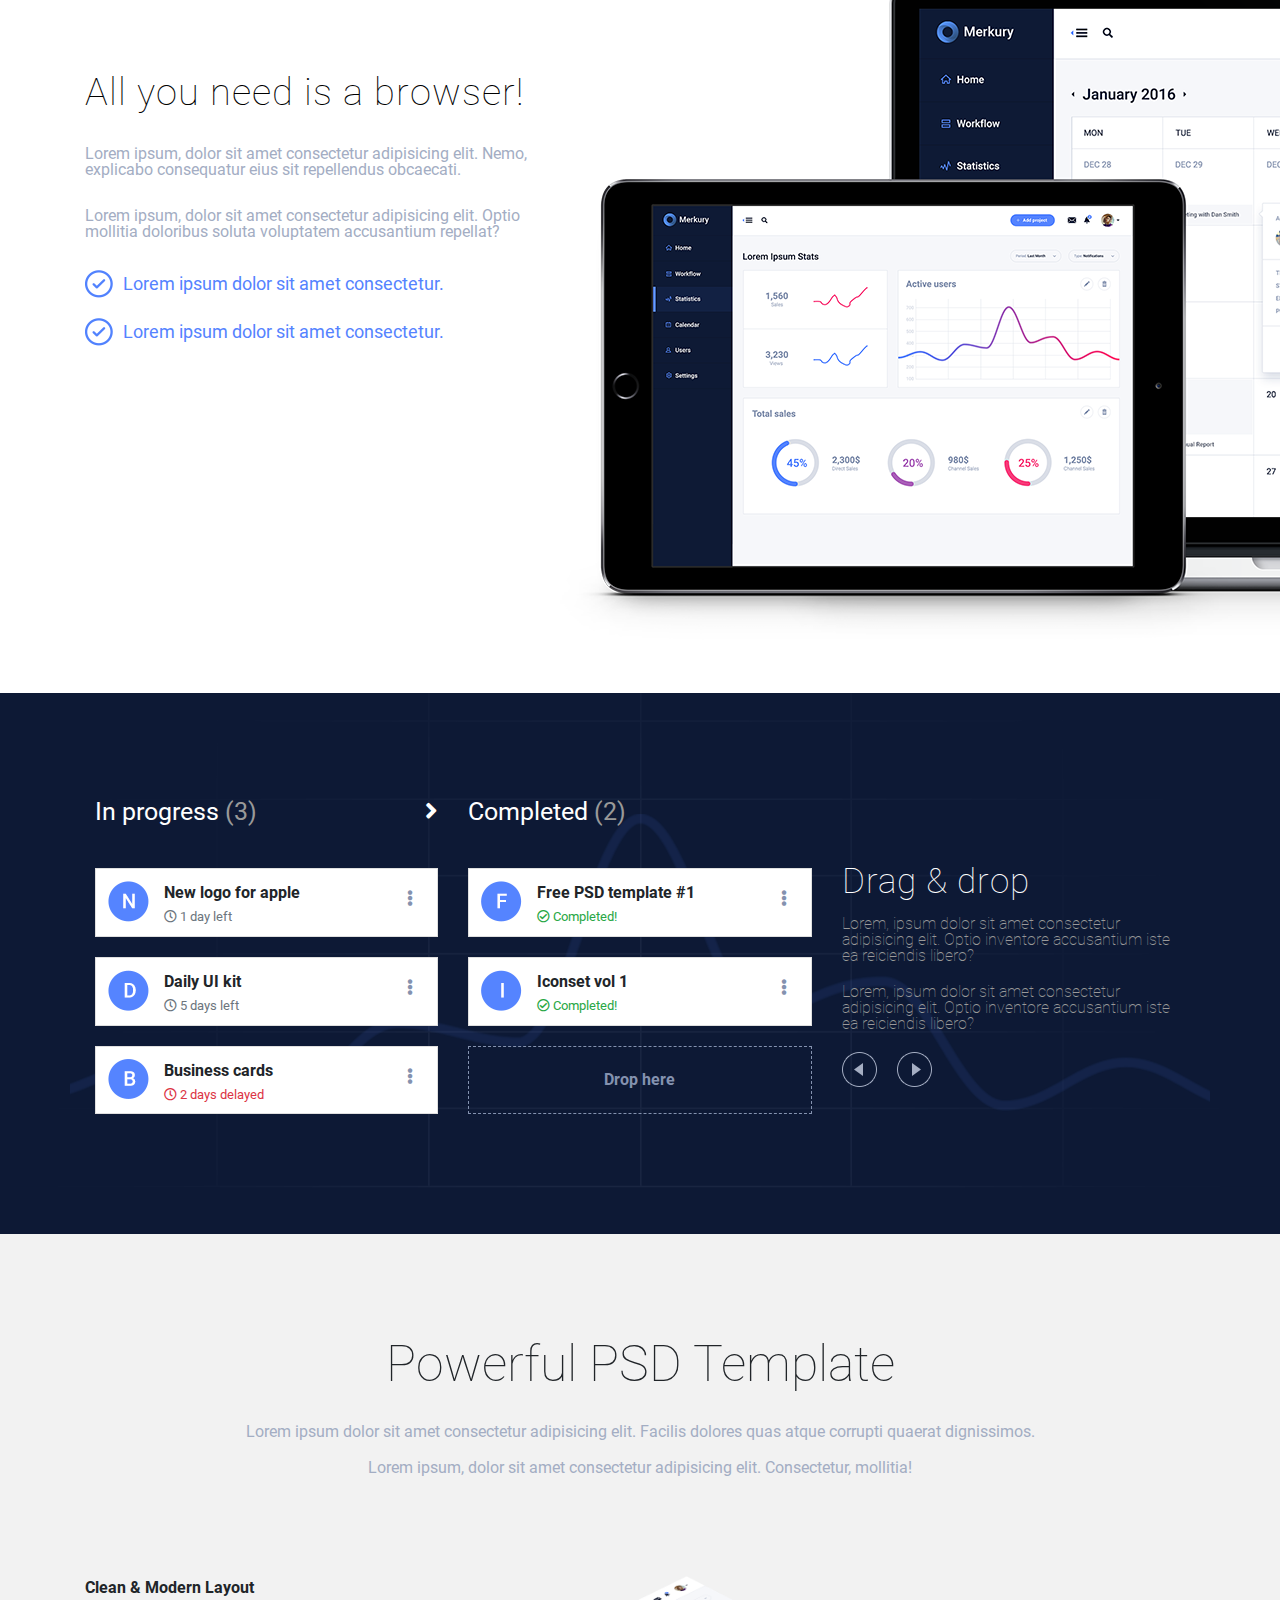
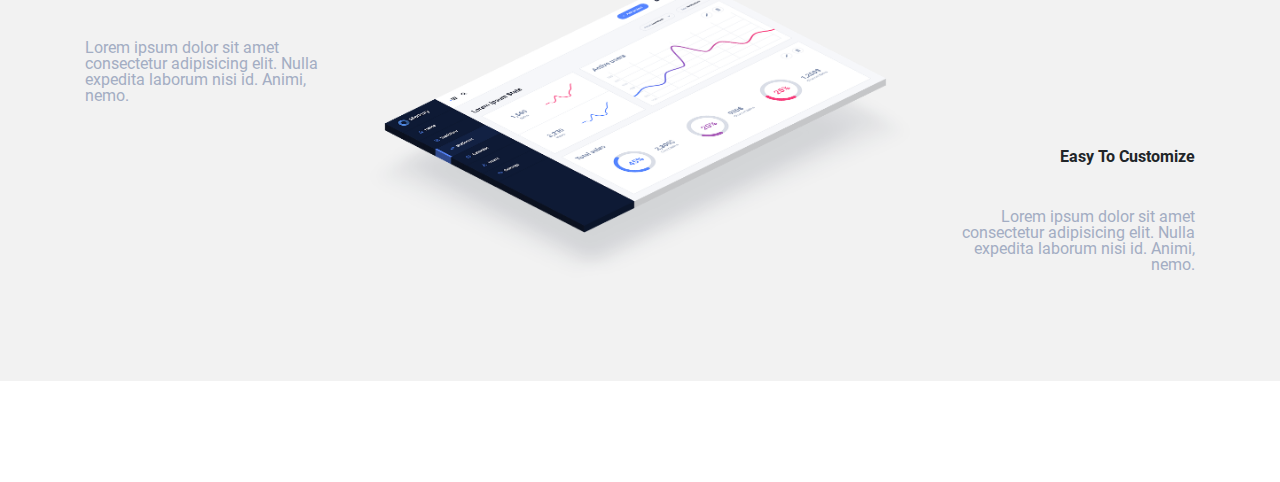
==== commit f91b322e: "Template section" ====
--- a/merkury-theme/index.html
+++ b/merkury-theme/index.html
@@ -37,7 +37,7 @@
                   <a class="nav-link btn" href="#drag-drop">Drag-Drop</a>
                </li>
                <li class="nav-item">
-                  <a class="nav-link btn" href="#">Template</a>
+                  <a class="nav-link btn" href="#template">Template</a>
                </li>
                <li class="nav-item">
                   <a class="nav-link btn" href="#">Pricing</a>
@@ -259,13 +259,42 @@
       </div>
    </section>
 
+   <!-- TEMPLATE SECTION-->
+   <section id="template">
+      <div class="container">
+         <div class="row">
+            <div class="col">
+               <h2 class="h2 text-center">Powerful PSD Template</h2>
+               <p class="text-center lead">Lorem ipsum dolor sit amet consectetur adipisicing elit. Facilis dolores quas atque corrupti quaerat dignissimos.</p>
+               <p class="text-center lead">Lorem ipsum, dolor sit amet consectetur adipisicing elit. Consectetur, mollitia!</p>
+            </div>
+         </div>
+         <div class="row">
+            <div id="left-side" class="col-md-3">
+               <h5 class="text-left">Clean & modern layout</h5>
+               <p class="text-left">Lorem ipsum dolor sit amet consectetur adipisicing elit. Nulla expedita laborum nisi id. Animi, nemo.</p>
+            </div>
+            <div class="col-md-6">
+               <img id="template-img" class="img-fluid" src="assets/img/fx-img-dashboard.png" alt="dashboard-template">
+            </div>
+            <div id="right-side" class="col-md-3 align-self-end">
+               <h5 class="text-right">Easy to customize</h5>
+               <p class="text-right">Lorem ipsum dolor sit amet consectetur adipisicing elit. Nulla expedita laborum nisi id. Animi, nemo.</p>
+            </div>
+         </div>
+      </div>
+   </section>
+
    <!-- PRICING SECTION-->
-   <div id="pricing" class="container">
-      <div class="row">
-         <div class="col">
-         </div>
-      </div>
-   </div>
+   <section id="pricing">
+      <div class="container">
+         <div class="row">
+            <div class="col">
+               <!-- <h2 class="text-center">hello</h2> -->
+            </div>
+         </div>
+      </div>
+   </section>
 
    <!-- Optional JavaScript -->
    <!-- jQuery first, then Popper.js, then Bootstrap JS -->
--- a/merkury-theme/assets/style/css/style.css
+++ b/merkury-theme/assets/style/css/style.css
@@ -453,6 +453,102 @@
 }
 
 /************************ MEDIA QUERIES *******************/
+#template {
+  padding: 100px 0px;
+  background: #f2f2f2;
+}
+
+#template .container .row p {
+  font-size: 16px;
+  color: #a3adc3;
+}
+
+#template .container .row .col h2 {
+  font-size: 50px;
+  margin-bottom: 30px;
+  font-family: "Roboto-Thin", Arial, sans-serif;
+}
+
+#template .container .row .col p.lead {
+  margin-bottom: 20px;
+}
+
+#template .container .row .col p.lead:last-child {
+  margin-bottom: 100px;
+}
+
+#template .container .row .col-md-3 h5 {
+  font-family: "Roboto-Bold", Helvetica, Arial, sans-serif;
+  text-transform: capitalize;
+  margin-bottom: 40px;
+}
+
+#template .container .row .col-md-6 img {
+  -webkit-animation: floatDashboard 9s ease-out infinite;
+          animation: floatDashboard 9s ease-out infinite;
+}
+
+@-webkit-keyframes floatDashboard {
+  0% {
+    -webkit-transform: translateY(0px);
+            transform: translateY(0px);
+  }
+  50% {
+    -webkit-transform: translateY(-20px);
+            transform: translateY(-20px);
+  }
+  100% {
+    -webkit-transform: translateY(0px);
+            transform: translateY(0px);
+  }
+}
+
+@keyframes floatDashboard {
+  0% {
+    -webkit-transform: translateY(0px);
+            transform: translateY(0px);
+  }
+  50% {
+    -webkit-transform: translateY(-20px);
+            transform: translateY(-20px);
+  }
+  100% {
+    -webkit-transform: translateY(0px);
+            transform: translateY(0px);
+  }
+}
+
+#template .container #left-side::before {
+  content: "";
+  width: 0px;
+  height: 47px;
+  background: url("../../img/fx-line-right.png") no-repeat;
+  position: absolute;
+  top: 12px;
+  left: 15px;
+  -webkit-transform: scalex(-1);
+          transform: scalex(-1);
+  z-index: 1;
+}
+
+#template .container #right-side::before {
+  content: "";
+  width: 0;
+  height: 47px;
+  background: url("../../img/fx-line-right.png") no-repeat;
+  position: absolute;
+  top: 12px;
+  right: 15px;
+}
+
+#template .container:hover #left-side::before,
+#template .container:hover #right-side::before {
+  width: 46vw;
+  -webkit-transition: width 1.5s ease-out;
+  transition: width 1.5s ease-out;
+}
+
+/************************ MEDIA QUERIES *******************/
 @media (min-width: 300px) {
   #main-nav.navbar-shrink {
     padding-top: 5px;
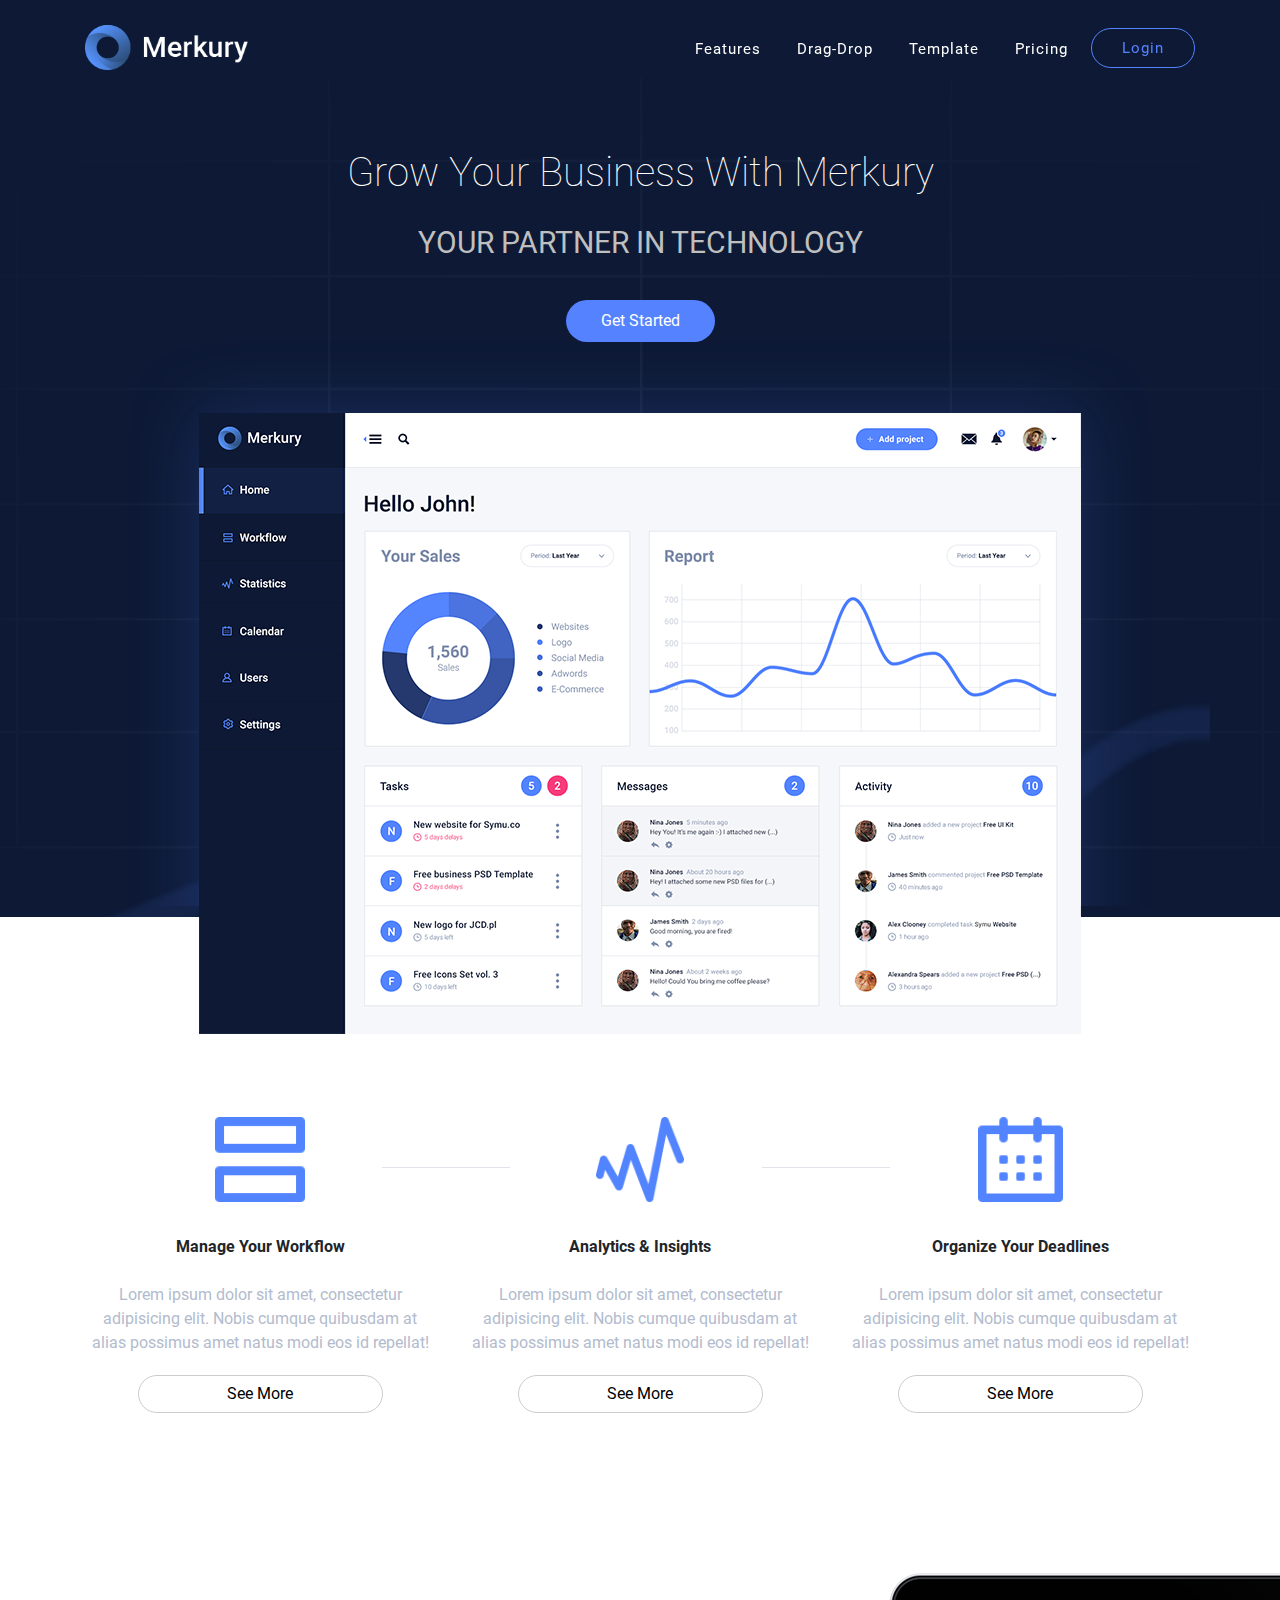
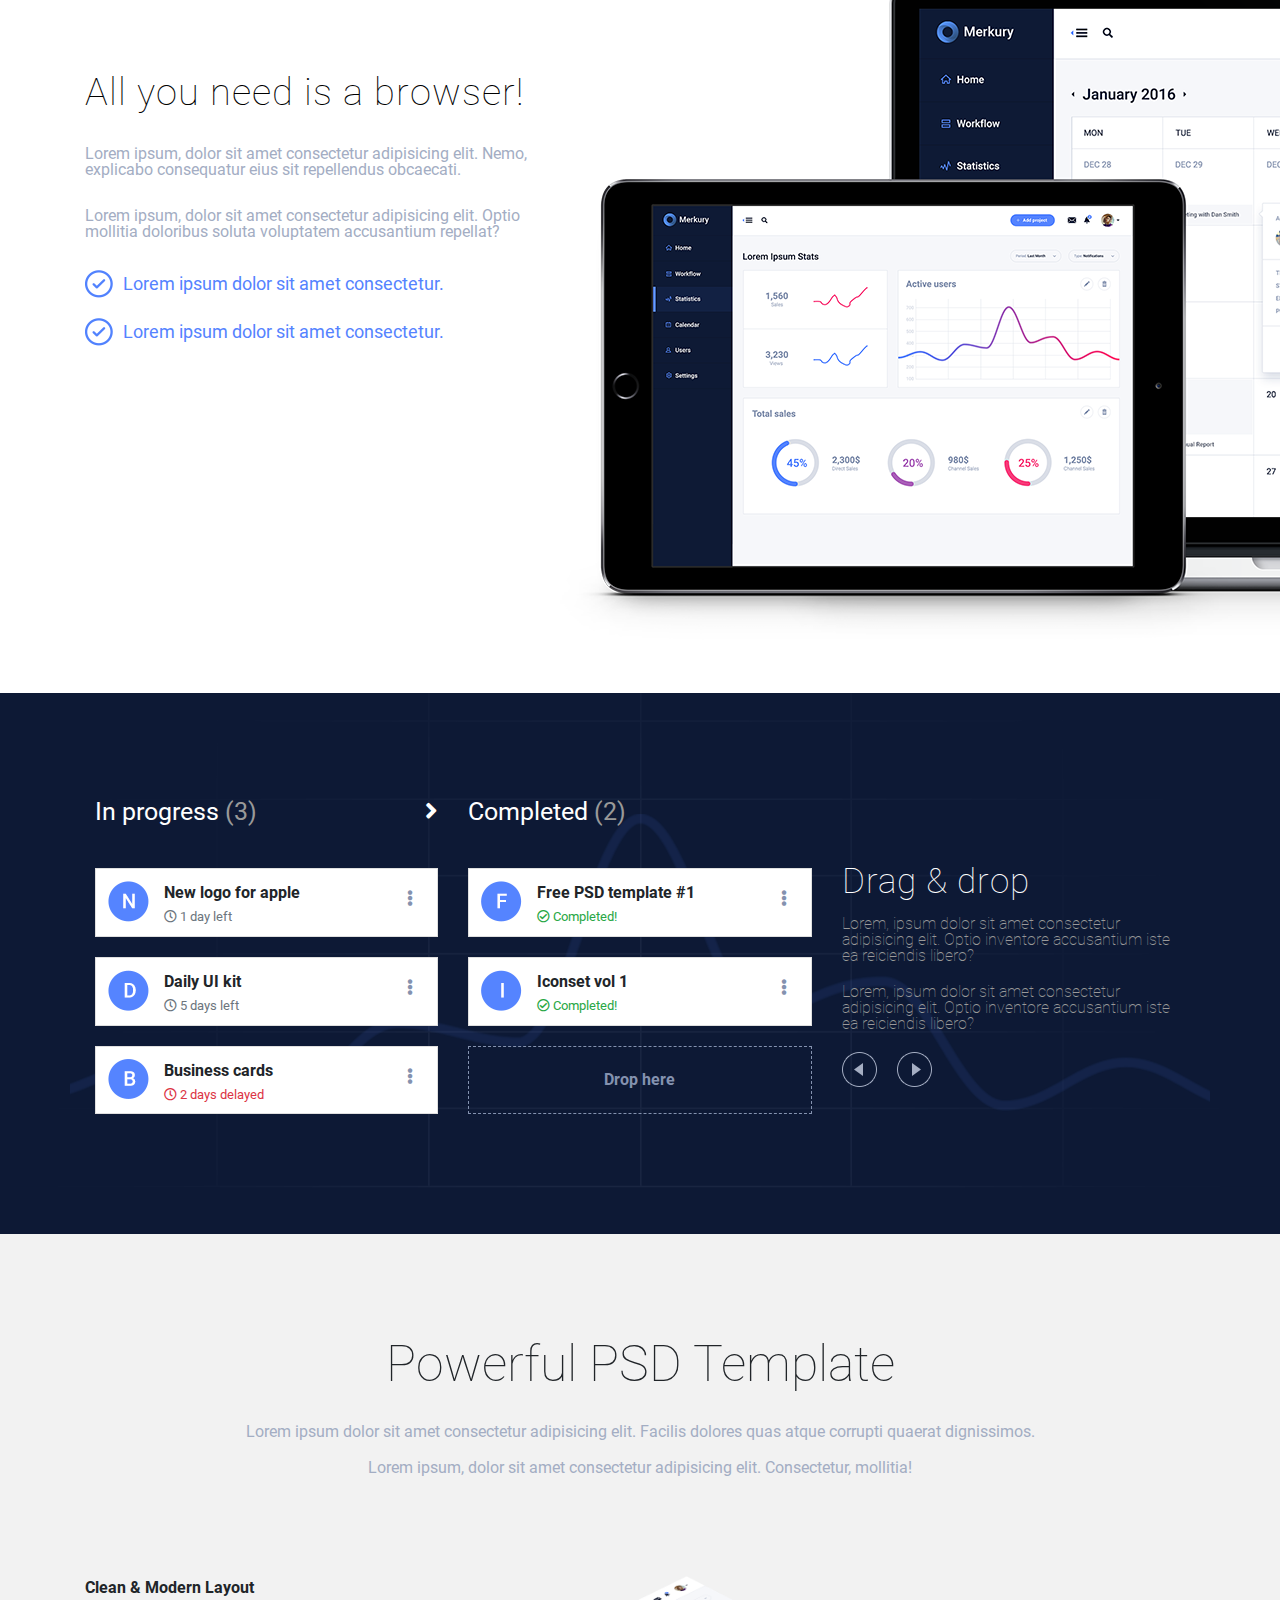
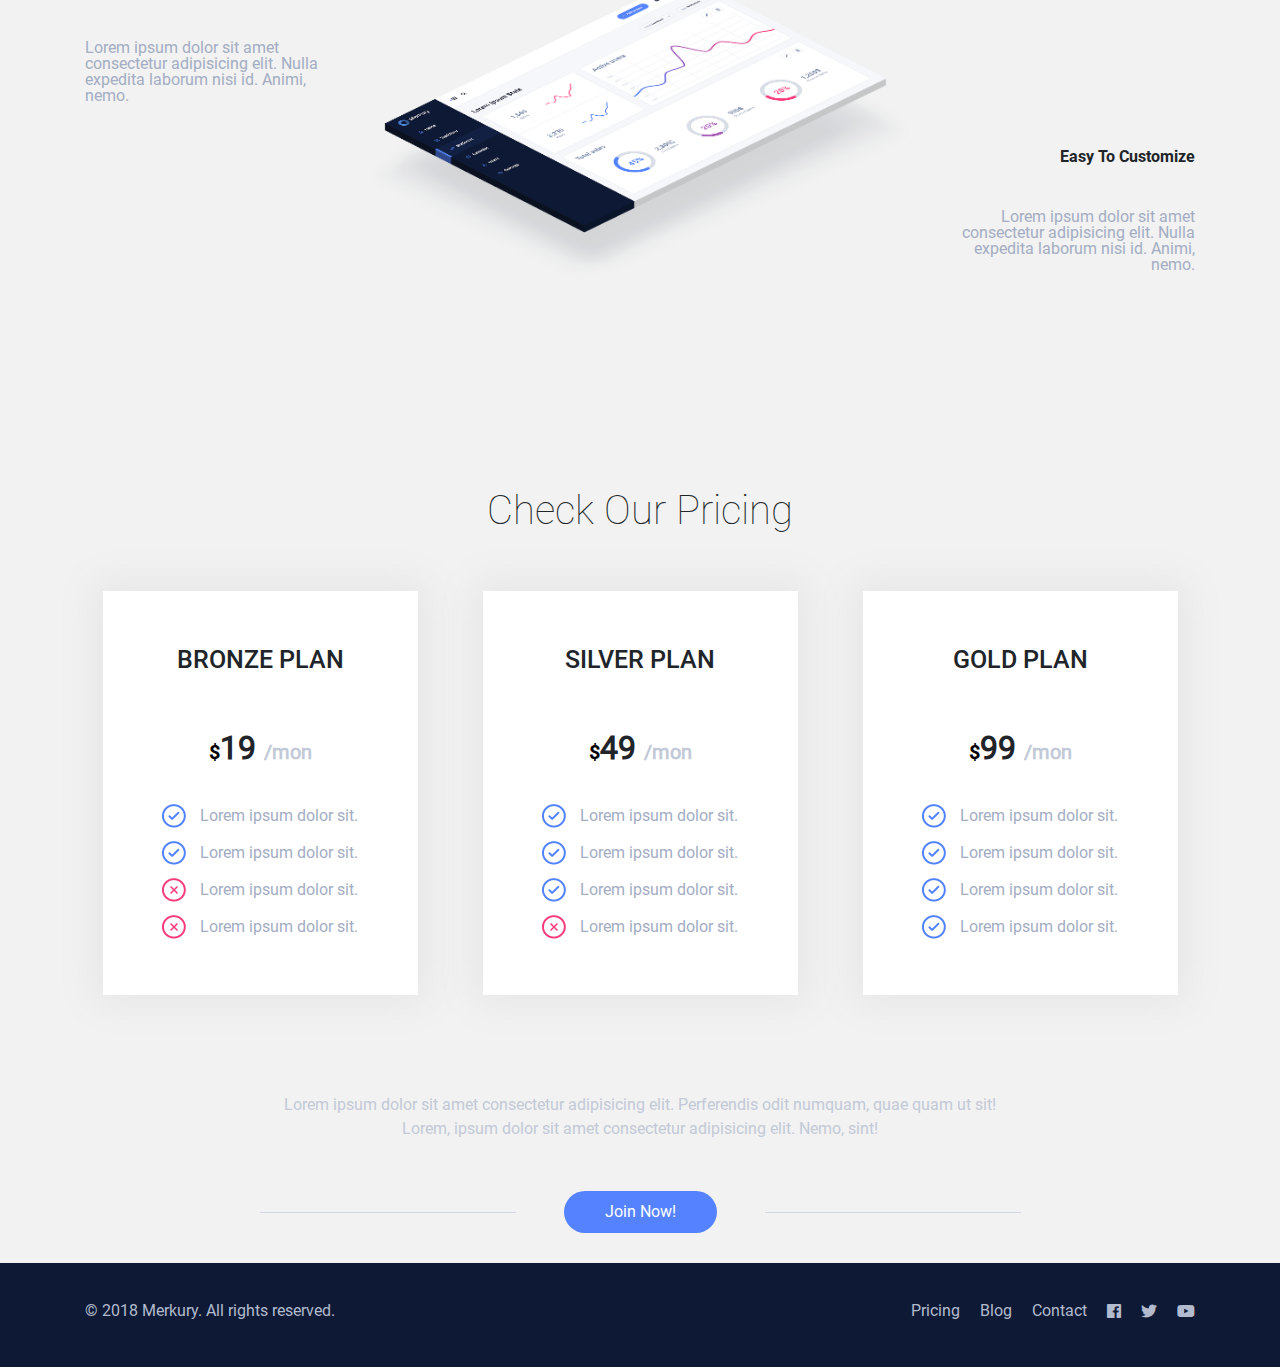
==== commit 609feb99: "Footer section" ====
--- a/merkury-theme/index.html
+++ b/merkury-theme/index.html
@@ -40,7 +40,7 @@
                   <a class="nav-link btn" href="#template">Template</a>
                </li>
                <li class="nav-item">
-                  <a class="nav-link btn" href="#">Pricing</a>
+                  <a class="nav-link btn" href="#pricing">Pricing</a>
                </li>
                <li class="nav-item">
                   <a class="nav-link btn" href="#" id="login">Login</a>
@@ -287,14 +287,143 @@
 
    <!-- PRICING SECTION-->
    <section id="pricing">
+      <div class="container text-center">
+         <div class="row">
+            <div class="col">
+               <h2 id="title">Check our pricing</h2>
+            </div>
+         </div>
+         <div class="row">
+            <div id="price-1" class="col-md-4 mb-5">
+               <div class="card">
+                  <div class="card-body">
+                     <h5 class="card-title">
+                        Bronze plan
+                     </h5>
+                     <h2 class="h2">
+                        <span class="dollar-sign">$</span>19
+                        <span>/mon</span>
+                     </h2>
+                     <div class="details">
+                        <img src="assets/img/icons/answer-correct.png" alt="">
+                        <p class="cart-text">Lorem ipsum dolor sit.</p>
+                     </div>
+                     <div class="details">
+                        <img src="assets/img/icons/answer-correct.png" alt="">
+                        <p class="cart-text">Lorem ipsum dolor sit.</p>
+                     </div>
+                     <div class="details">
+                        <img src="assets/img/icons/answer-wrong.png" alt="">
+                        <p class="cart-text">Lorem ipsum dolor sit.</p>
+                     </div>
+                     <div class="details">
+                        <img src="assets/img/icons/answer-wrong.png" alt="">
+                        <p class="cart-text">Lorem ipsum dolor sit.</p>
+                     </div>
+                  </div>
+               </div>
+            </div>
+            <!-- Price Column 1 -->
+            <div id="price-2" class="col-md-4 mb-5">
+               <div class="card">
+                  <div class="card-body">
+                     <h5 class="card-title">
+                        Silver plan
+                     </h5>
+                     <h2 class="h2">
+                        <span class="dollar-sign">$</span>49
+                        <span>/mon</span>
+                     </h2>
+                     <div class="details">
+                        <img src="assets/img/icons/answer-correct.png" alt="">
+                        <p class="cart-text">Lorem ipsum dolor sit.</p>
+                     </div>
+                     <div class="details">
+                        <img src="assets/img/icons/answer-correct.png" alt="">
+                        <p class="cart-text">Lorem ipsum dolor sit.</p>
+                     </div>
+                     <div class="details">
+                        <img src="assets/img/icons/answer-correct.png" alt="">
+                        <p class="cart-text">Lorem ipsum dolor sit.</p>
+                     </div>
+                     <div class="details">
+                        <img src="assets/img/icons/answer-wrong.png" alt="">
+                        <p class="cart-text">Lorem ipsum dolor sit.</p>
+                     </div>
+                  </div>
+               </div>
+            </div>
+            <!-- Price Column 2 -->
+            <div id="price-3" class="col-md-4 mb-5">
+               <div class="card">
+                  <div class="card-body">
+                     <h5 class="card-title">
+                        Gold plan
+                     </h5>
+                     <h2 class="h2">
+                        <span class="dollar-sign">$</span>99
+                        <span>/mon</span>
+                     </h2>
+                     <div class="details">
+                        <img src="assets/img/icons/answer-correct.png" alt="">
+                        <p class="cart-text">Lorem ipsum dolor sit.</p>
+                     </div>
+                     <div class="details">
+                        <img src="assets/img/icons/answer-correct.png" alt="">
+                        <p class="cart-text">Lorem ipsum dolor sit.</p>
+                     </div>
+                     <div class="details">
+                        <img src="assets/img/icons/answer-correct.png" alt="">
+                        <p class="cart-text">Lorem ipsum dolor sit.</p>
+                     </div>
+                     <div class="details">
+                        <img src="assets/img/icons/answer-correct.png" alt="">
+                        <p class="cart-text">Lorem ipsum dolor sit.</p>
+                     </div>
+                  </div>
+               </div>
+            </div>
+            <!-- Price Column 3 -->
+         </div>
+      </div>
+   </section>
+
+
+   <!-- JOIN SECTION -->
+   <section id="join">
+      <div class="container text-center">
+         <div class="col">
+            <p>Lorem ipsum dolor sit amet consectetur adipisicing elit. Perferendis odit numquam, quae quam ut sit!
+               <br/>Lorem, ipsum dolor sit amet consectetur adipisicing elit. Nemo, sint!</p>
+            <a href="#" class="btn">Join Now!</a>
+         </div>
+      </div>
+   </section>
+
+   <!-- FOOTER SECTION -->
+   <footer>
       <div class="container">
          <div class="row">
-            <div class="col">
-               <!-- <h2 class="text-center">hello</h2> -->
-            </div>
-         </div>
-      </div>
-   </section>
+            <div class="col-md-6">
+               <p>&copy; 2018 Merkury. All rights reserved.</p>
+            </div>
+            <div class="col-md-6 justify-content-end">
+               <a href="#pricing">Pricing</a>
+               <a href="#">Blog</a>
+               <a href="#">Contact</a>
+               <a href="#">
+                  <i class="fab fa-facebook"></i>
+               </a>
+               <a href="#">
+                  <i class="fab fa-twitter"></i>
+               </a>
+               <a href="#">
+                  <i class="fab fa-youtube"></i>
+               </a>
+            </div>
+         </div>
+      </div>
+   </footer>
 
    <!-- Optional JavaScript -->
    <!-- jQuery first, then Popper.js, then Bootstrap JS -->
--- a/merkury-theme/assets/style/css/style.css
+++ b/merkury-theme/assets/style/css/style.css
@@ -548,6 +548,143 @@
   transition: width 1.5s ease-out;
 }
 
+/************************ PRICING *******************/
+#pricing {
+  background: #f2f2f2;
+  padding: 50px 0;
+}
+
+#pricing #title {
+  font-size: 40px;
+  font-family: "Roboto-Thin", Arial, sans-serif;
+  text-transform: capitalize;
+  margin: 50px;
+}
+
+#pricing .row .col-md-4 .card {
+  border: 0;
+  border-radius: 0;
+  width: 90%;
+  -webkit-box-shadow: 0px -1px 35px 9px #e6e6e6;
+          box-shadow: 0px -1px 35px 9px #e6e6e6;
+  padding: 30px 0px;
+  margin: 0 auto;
+}
+
+#pricing .row .col-md-4 .card .card-body {
+  padding: 20px 0px;
+}
+
+#pricing .row .col-md-4 .card .card-body .card-title {
+  font-size: 25px;
+  margin-bottom: 50px;
+  font-family: "Roboto-Medium", Arial, sans-serif;
+  text-transform: uppercase;
+}
+
+#pricing .row .col-md-4 .card .card-body h2 {
+  margin-bottom: 30px;
+  font-weight: 700;
+}
+
+#pricing .row .col-md-4 .card .card-body h2 .dollar-sign {
+  color: black;
+  font-size: 20px;
+  font-family: "Roboto-Bold", Helvetica, Arial, sans-serif;
+}
+
+#pricing .row .col-md-4 .card .card-body h2 span {
+  color: #c2c9d7;
+  font-size: 20px;
+}
+
+#pricing .row .col-md-4 .card .card-body .details {
+  padding-bottom: 10px;
+  -webkit-box-align: center;
+      -ms-flex-align: center;
+          align-items: center;
+}
+
+#pricing .row .col-md-4 .card .card-body .details img {
+  position: relative;
+  top: 7px;
+  margin-right: 10px;
+}
+
+#pricing .row .col-md-4 .card .card-body .details p {
+  display: inline;
+  color: #a3adc3;
+}
+
+/************************ JOIN *******************/
+#join {
+  background: #f2f2f2;
+  padding: 0px;
+}
+
+#join p {
+  color: #c2c9d7;
+  margin-bottom: 50px;
+  line-height: 1.5;
+}
+
+#join a {
+  padding: 8px 40px;
+  color: white;
+  background: #5583FF;
+  border-radius: 25px;
+  margin-bottom: 30px;
+  position: relative;
+}
+
+#join a:hover {
+  background: #214087;
+}
+
+#join a::before, #join a::after {
+  content: "";
+  position: absolute;
+  width: 20vw;
+  height: 1px;
+  background: #d1d6e1;
+}
+
+#join a::before {
+  top: 20px;
+  left: 200px;
+}
+
+#join a::after {
+  top: 20px;
+  right: 200px;
+}
+
+/************************ FOOTER *******************/
+footer {
+  padding: 30px;
+  background: #0D1935;
+}
+
+footer .container .row .col-md-6 {
+  margin: 10px 0;
+  display: -webkit-box;
+  display: -ms-flexbox;
+  display: flex;
+}
+
+footer .container .row .col-md-6 p, footer .container .row .col-md-6 a {
+  color: #b2bbcd;
+  font-size: 16px;
+}
+
+footer .container .row .col-md-6 a {
+  margin-left: 20px;
+}
+
+footer .container .row .col-md-6 a:hover {
+  color: white;
+}
+
 /************************ MEDIA QUERIES *******************/
 @media (min-width: 300px) {
   #main-nav.navbar-shrink {
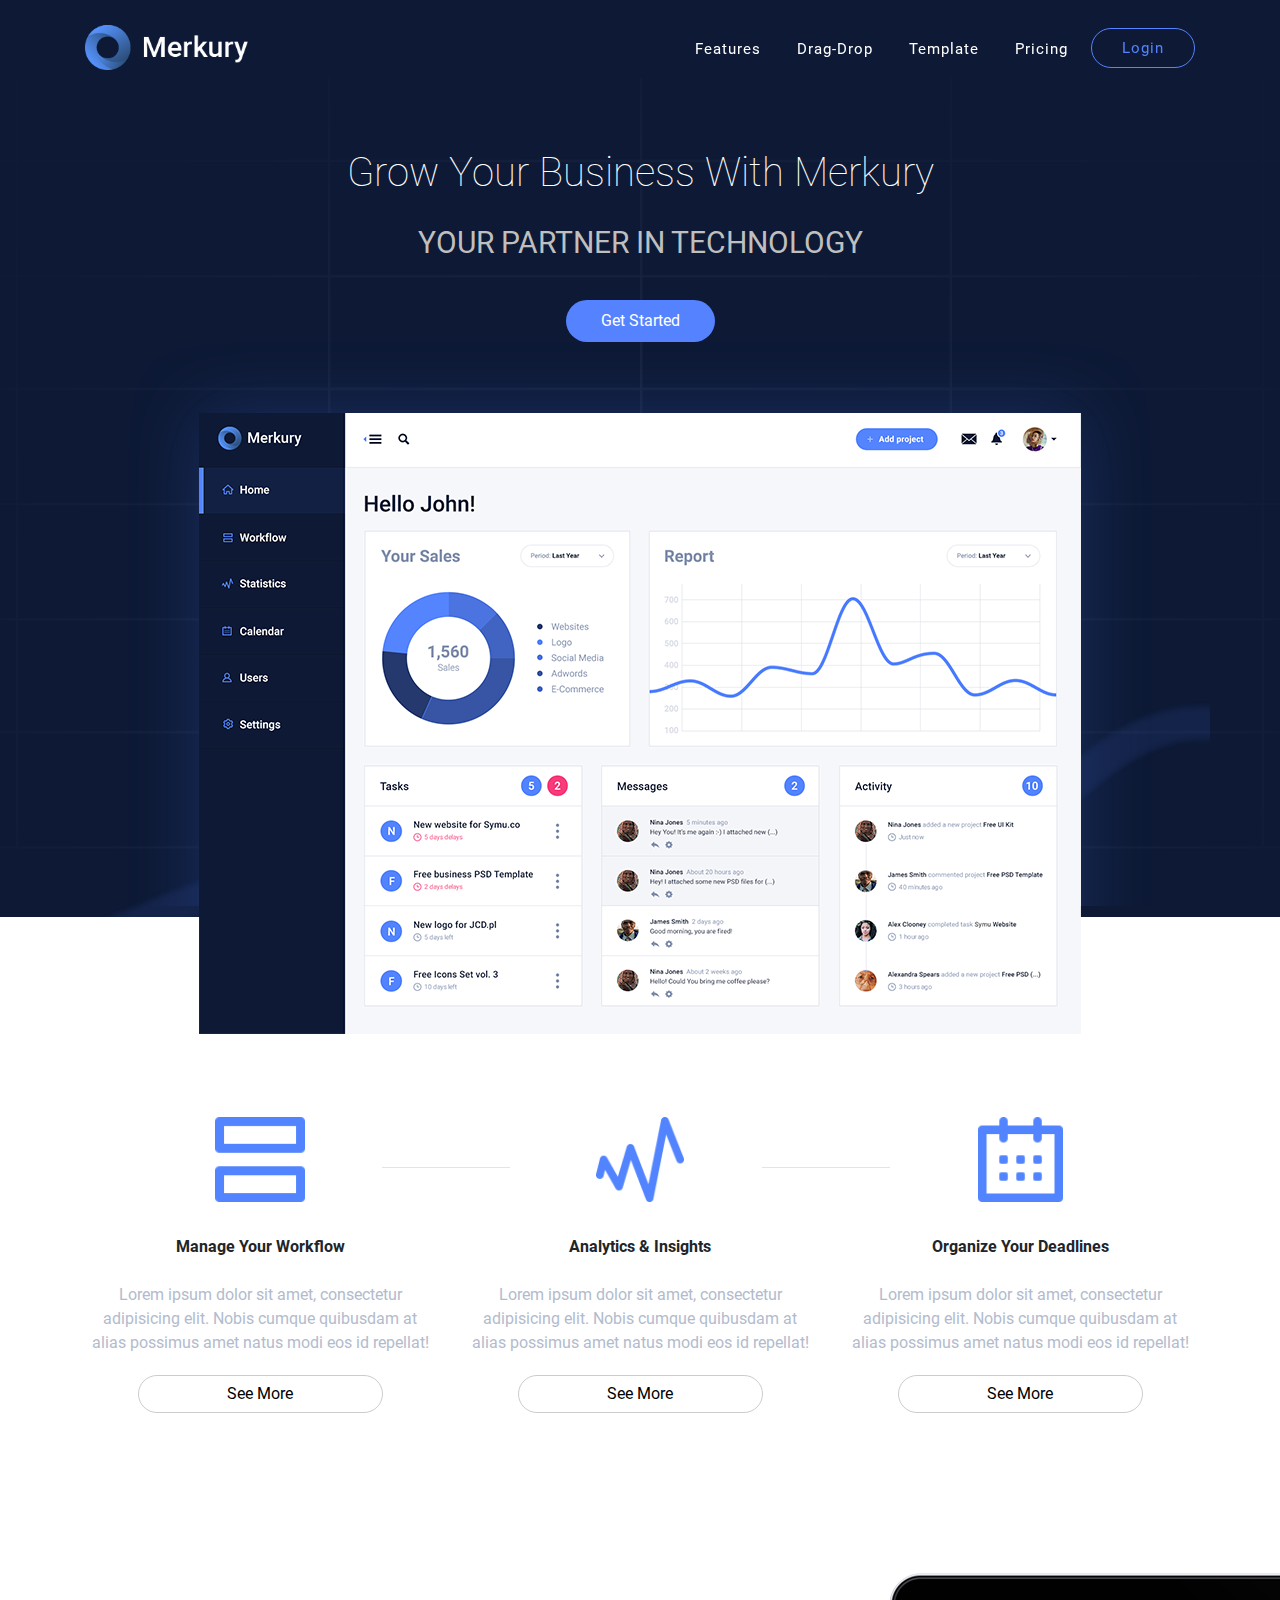
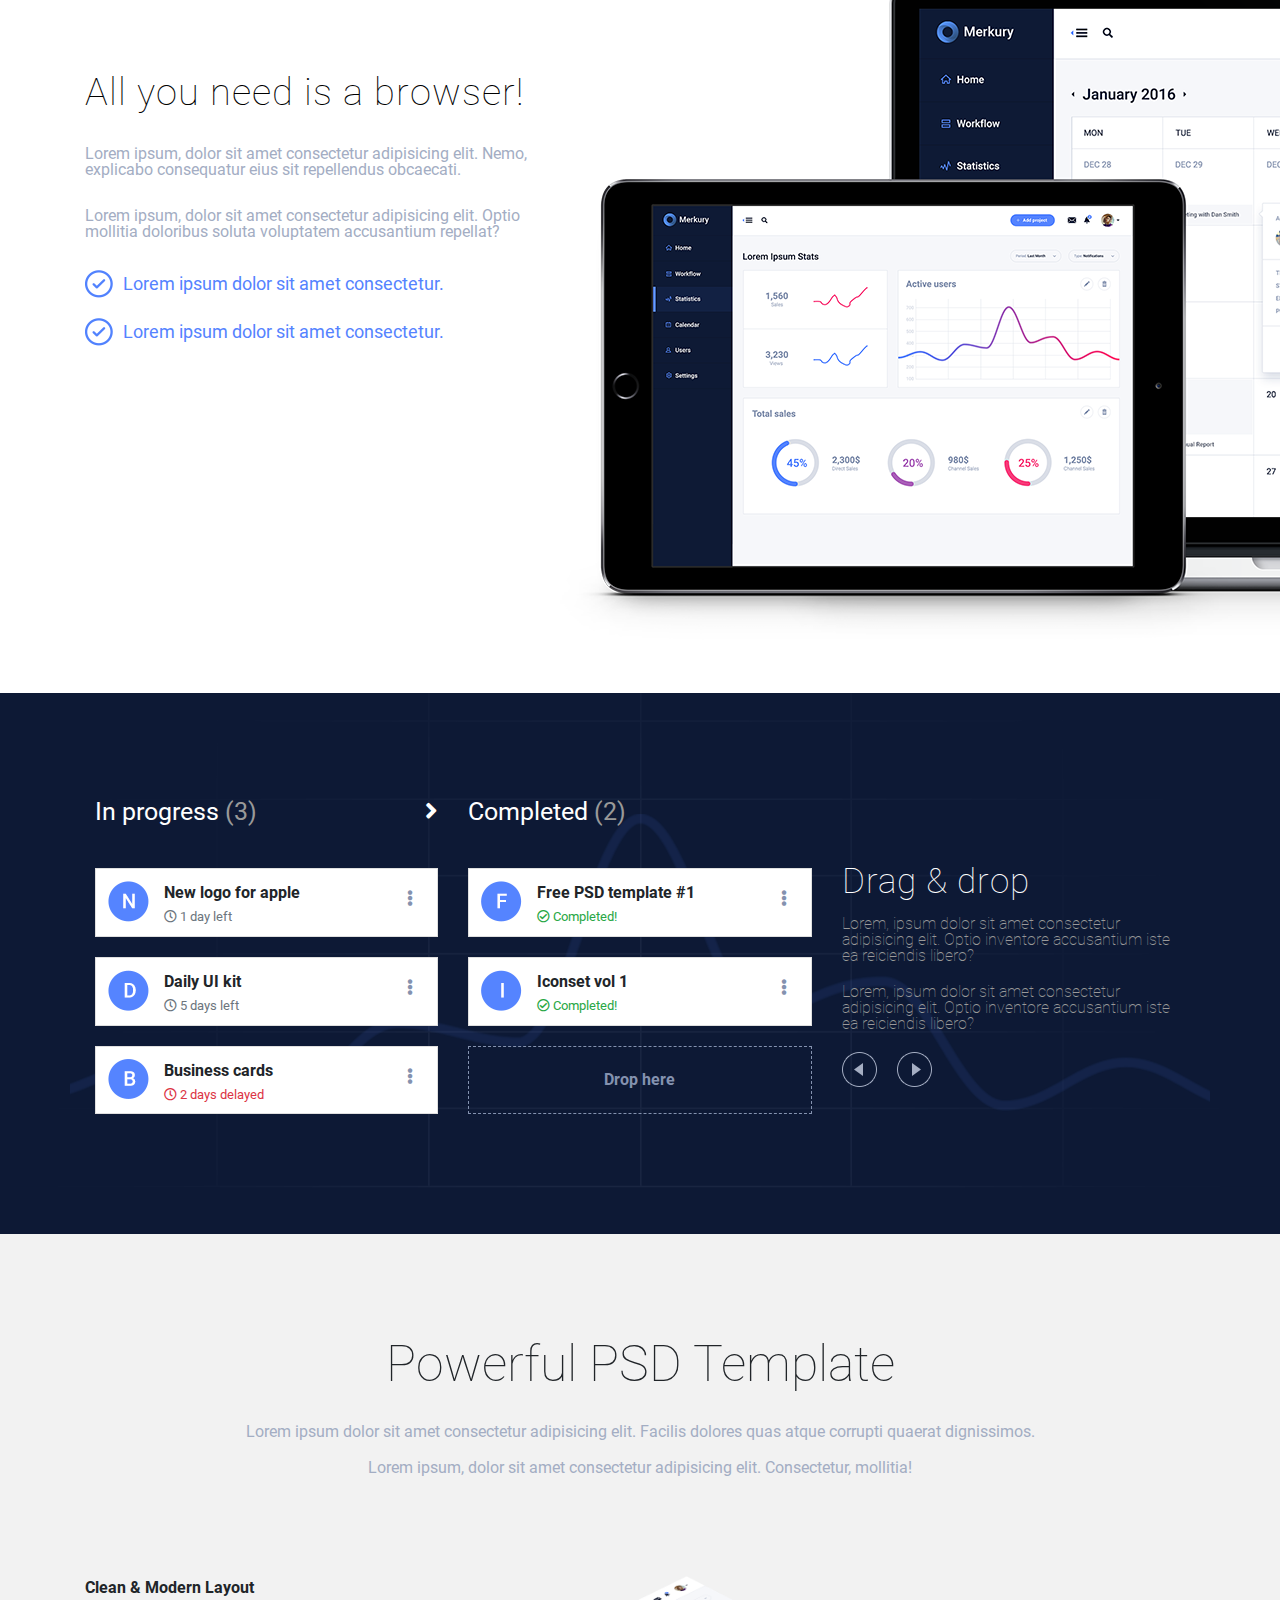
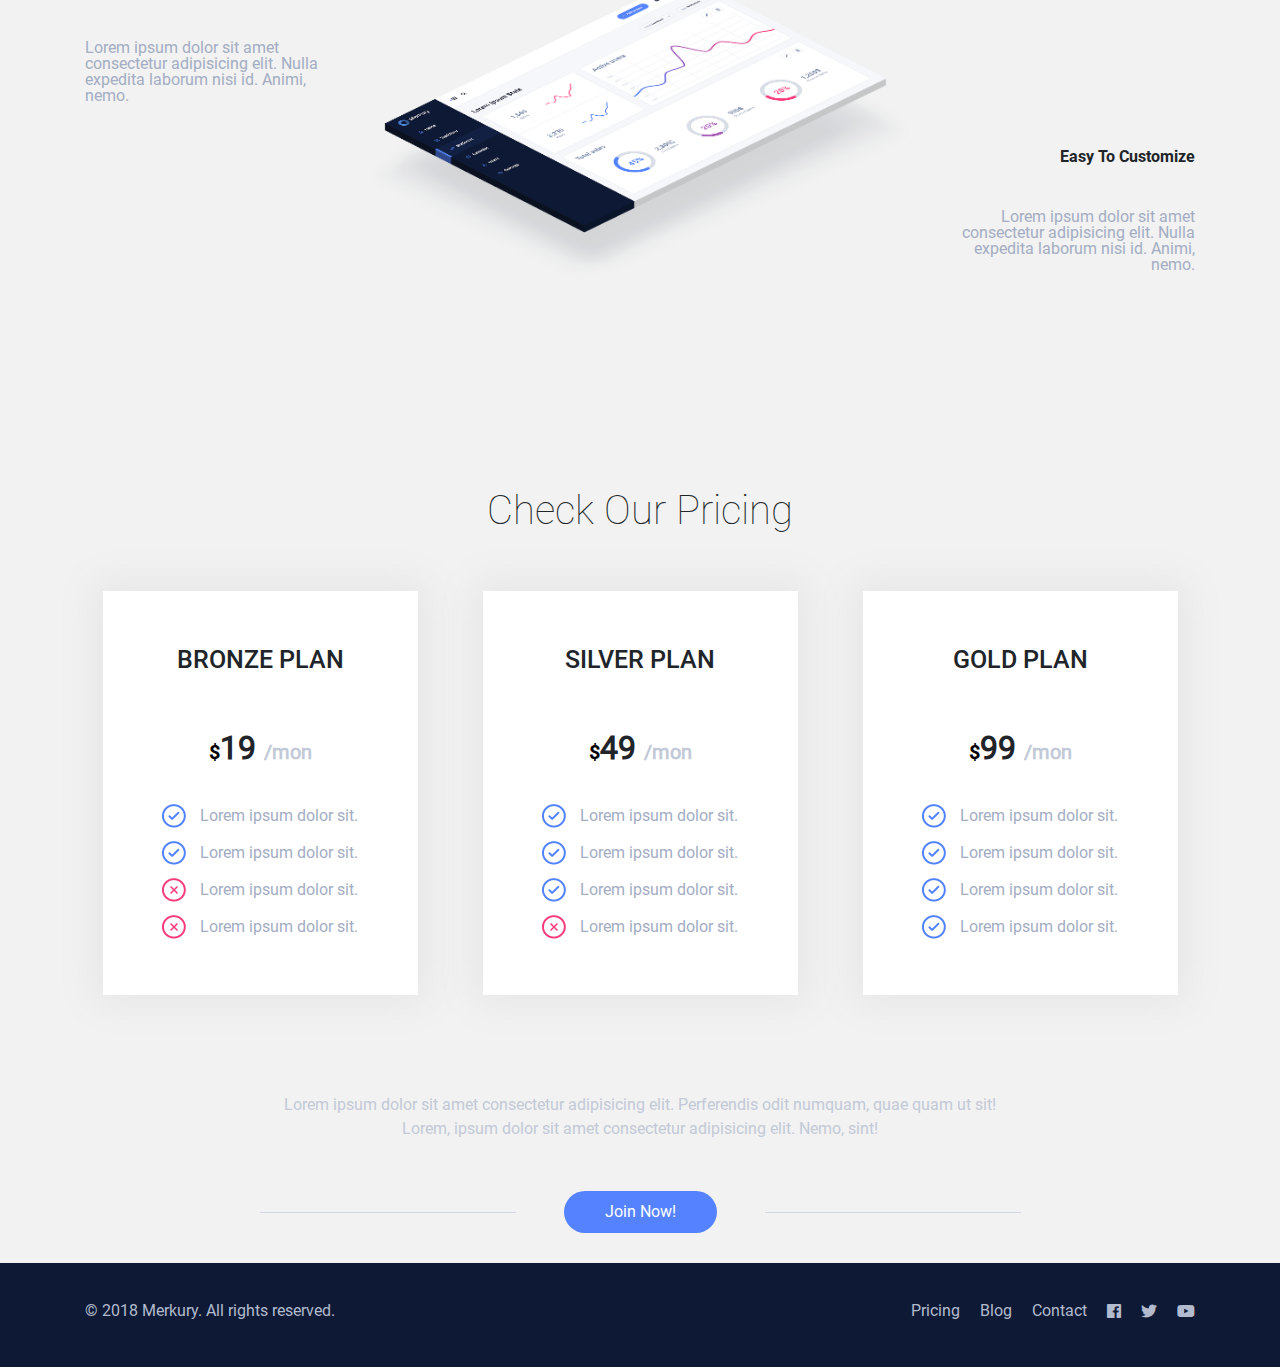
==== commit 9ca4c7a3: "Responsive Enhancements" ====
--- a/merkury-theme/index.html
+++ b/merkury-theme/index.html
@@ -2,437 +2,444 @@
 <html lang="en">
 
 <head>
-   <!-- Required meta tags -->
-   <meta charset="utf-8">
-   <meta name="viewport" content="width=device-width, initial-scale=1, shrink-to-fit=no">
-
-   <link rel="shortcut icon" type="image/x-icon" href="assets/img/icons/fav-icon.png">
-
-   <!-- Bootstrap CSS -->
-   <link rel="stylesheet" href="assets/style/css/bootstrap.min.css">
-   <link rel="stylesheet" href="assets/style/fonts/font-awesome/css/all.css">
-   <link rel="stylesheet" href="assets/style/css/style.css">
-
-   <title>Bootstrap 4: Merkury Theme</title>
+      <!-- Required meta tags -->
+      <meta charset="utf-8">
+      <meta name="viewport" content="width=device-width, initial-scale=1, shrink-to-fit=no">
+
+      <link rel="shortcut icon" type="image/x-icon" href="assets/img/icons/fav-icon.png">
+
+      <!-- Bootstrap CSS -->
+      <link rel="stylesheet" href="assets/style/css/bootstrap.min.css">
+      <link rel="stylesheet" href="assets/style/fonts/font-awesome/css/all.css">
+      <link rel="stylesheet" href="assets/style/css/style.css">
+
+      <title>Bootstrap 4: Merkury Theme</title>
 </head>
 
 <body id="home">
 
-   <nav id="main-nav" class="navbar navbar-expand-sm navbar-dark fixed-top">
-      <div class="container">
-         <a class="navbar-brand" href="#home">
-            <img src="assets/img/logo.png" alt="Welcome to Merkury">
-         </a>
-         <button class="navbar-toggler" type="button" data-toggle="collapse" data-target="#navbarSupportedContent" aria-controls="navbarSupportedContent"
-            aria-expanded="false" aria-label="Toggle navigation">
-            <span class="navbar-toggler-icon"></span>
-         </button>
-
-         <div class="collapse navbar-collapse" id="navbarSupportedContent">
-            <ul class="navbar-nav ml-auto">
-               <li class="nav-item">
-                  <a class="nav-link btn" href="#features">Features</a>
-               </li>
-               <li class="nav-item">
-                  <a class="nav-link btn" href="#drag-drop">Drag-Drop</a>
-               </li>
-               <li class="nav-item">
-                  <a class="nav-link btn" href="#template">Template</a>
-               </li>
-               <li class="nav-item">
-                  <a class="nav-link btn" href="#pricing">Pricing</a>
-               </li>
-               <li class="nav-item">
-                  <a class="nav-link btn" href="#" id="login">Login</a>
-               </li>
-            </ul>
-         </div>
-      </div>
-   </nav>
-
-   <!-- HEADER SECTION -->
-   <header id="main-header">
-      <div class="container text-center">
-         <div class="intro-text">
-            <h1>Grow your business with Merkury</h1>
-            <h3 class="text-uppercase">Your partner in technology</h3>
-            <a href="#services" class="btn">Get started</a>
-            <img src="assets/img/img-dashboard.png" class="img-fluid" alt="Merkury Dashboard">
-         </div>
-      </div>
-   </header>
-
-   <!-- SERVICES SECTION -->
-   <section id="services">
-      <div class="container text-center">
-         <div class="row">
-            <div class="col-md-4">
-               <div id="service-1">
-                  <img src="assets/img/service-1.png" alt="Service 1">
-               </div>
-               <h4>Manage your workflow</h4>
-               <p>Lorem ipsum dolor sit amet, consectetur adipisicing elit. Nobis cumque quibusdam at alias possimus amet natus
-                  modi eos id repellat!</p>
-               <a href="" class="btn">See more</a>
-            </div>
-            <div class="col-md-4">
-               <div id="service-2">
-                  <img src="assets/img/service-2.png" alt="Service 2">
-               </div>
-               <h4>Analytics & insights</h4>
-               <p>Lorem ipsum dolor sit amet, consectetur adipisicing elit. Nobis cumque quibusdam at alias possimus amet natus
-                  modi eos id repellat!</p>
-               <a href="" class="btn">See more</a>
-            </div>
-            <div class="col-md-4">
-               <div>
-                  <img src="assets/img/service-3.png" alt="Service 3">
-               </div>
-               <h4>Organize your deadlines</h4>
-               <p>Lorem ipsum dolor sit amet, consectetur adipisicing elit. Nobis cumque quibusdam at alias possimus amet natus
-                  modi eos id repellat!</p>
-               <a href="" class="btn">See more</a>
-            </div>
-         </div>
-      </div>
-   </section>
-
-   <!-- FEATURES SECTION -->
-   <section id="features">
-      <div class="container">
-         <div class="row">
-            <div class="col-md-5">
-               <h2>All you need is a browser!</h2>
-               <p>Lorem ipsum, dolor sit amet consectetur adipisicing elit. Nemo, explicabo consequatur eius sit repellendus
-                  obcaecati.
-               </p>
-               <p>Lorem ipsum, dolor sit amet consectetur adipisicing elit. Optio mollitia doloribus soluta voluptatem accusantium
-                  repellat?
-               </p>
-               <span>
-                  <img src="assets/img/icons/answer-correct-lg.png" alt=""> Lorem ipsum dolor sit amet consectetur.
-               </span>
-               <span>
-                  <img src="assets/img/icons/answer-correct-lg.png" alt=""> Lorem ipsum dolor sit amet consectetur.
-               </span>
-            </div>
-            <div class="col-md-7">
-               <img id="features-dashboard-group" src="assets/img/fx-dashboard-group.png" alt="Behold the responsive dashboard">
-            </div>
-         </div>
-
-      </div>
-   </section>
-
-   <!-- DRAG & DROP SECTION -->
-   <section id="drag-drop">
-      <div class="container">
-         <div class="row">
-
-            <div class="col-lg-4" id="first-col">
-               <h3>In progress
-                  <span>(3)</span>
-                  <i class="fas fa-angle-right"></i>
-               </h3>
-               <div class="card">
-                  <div class="card-body">
-                     <img src="assets/img/icons/n.png" alt="">
-                     <div class="dropdown">
-                        <button class="btn btn-secondary" type="button" id="dropdownMenuButton" data-toggle="dropdown" aria-haspopup="true" aria-expanded="false">
-                           <i class="fas fa-ellipsis-v"></i>
-                        </button>
-                        <div class="dropdown-menu" aria-labelledby="dropdownMenuButton">
-                           <a class="dropdown-item" href="#">Action</a>
-                           <a class="dropdown-item" href="#">Another action</a>
-                           <a class="dropdown-item" href="#">Something else here</a>
-                        </div>
-                     </div>
-                     <h5 class="card-title">New logo for apple</h5>
-                     <p class="card-text text-secondary">
-                        <i class="far fa-clock"></i> 1 day left</p>
-                  </div>
-               </div>
-               <!-- end 1st card -->
-               <div class="card">
-                  <div class="card-body">
-                     <img src="assets/img/icons/d.png" alt="">
-                     <div class="dropdown">
-                        <button class="btn btn-secondary" type="button" id="dropdownMenuButton" data-toggle="dropdown" aria-haspopup="true" aria-expanded="false">
-                           <i class="fas fa-ellipsis-v"></i>
-                        </button>
-                        <div class="dropdown-menu" aria-labelledby="dropdownMenuButton">
-                           <a class="dropdown-item" href="#">Action</a>
-                           <a class="dropdown-item" href="#">Another action</a>
-                           <a class="dropdown-item" href="#">Something else here</a>
-                        </div>
-                     </div>
-                     <h5 class="card-title">Daily UI kit</h5>
-                     <p class="card-text text-secondary">
-                        <i class="far fa-clock"></i> 5 days left</p>
-                  </div>
-               </div>
-               <!-- end 2nd card -->
-               <div id="draggable-card" class="card">
-                  <div class="card-body">
-                     <img src="assets/img/icons/b.png" alt="">
-                     <div class="dropdown">
-                        <button class="btn btn-secondary" type="button" id="dropdownMenuButton" data-toggle="dropdown" aria-haspopup="true" aria-expanded="false">
-                           <i class="fas fa-ellipsis-v"></i>
-                        </button>
-                        <div class="dropdown-menu" aria-labelledby="dropdownMenuButton">
-                           <a class="dropdown-item" href="#">Action</a>
-                           <a class="dropdown-item" href="#">Another action</a>
-                           <a class="dropdown-item" href="#">Something else here</a>
-                        </div>
-                     </div>
-                     <h5 class="card-title">Business cards</h5>
-                     <p class="card-text text-danger">
-                        <i class="far fa-clock"></i> 2 days delayed</p>
-                  </div>
-               </div>
-               <!-- end 3rd card -->
-            </div>
-            <!-- end 1st column -->
-            <div class="col-lg-4" id="second-col">
-               <h3>Completed
-                  <span>(2)</span>
-               </h3>
-               <div class="card">
-                  <div class="card-body">
-                     <img src="assets/img/icons/f.png" alt="">
-                     <div class="dropdown">
-                        <button class="btn btn-secondary" type="button" id="dropdownMenuButton" data-toggle="dropdown" aria-haspopup="true" aria-expanded="false">
-                           <i class="fas fa-ellipsis-v"></i>
-                        </button>
-                        <div class="dropdown-menu" aria-labelledby="dropdownMenuButton">
-                           <a class="dropdown-item" href="#">Action</a>
-                           <a class="dropdown-item" href="#">Another action</a>
-                           <a class="dropdown-item" href="#">Something else here</a>
-                        </div>
-                     </div>
-                     <h5 class="card-title">Free PSD template #1</h5>
-                     <p class="card-text text-success">
-                        <i class="far fa-check-circle"></i> Completed!</p>
-                  </div>
-               </div>
-               <!-- end 1st card -->
-               <div class="card">
-                  <div class="card-body">
-                     <img src="assets/img/icons/i.png" alt="">
-                     <div class="dropdown">
-                        <button class="btn btn-secondary" type="button" id="dropdownMenuButton" data-toggle="dropdown" aria-haspopup="true" aria-expanded="false">
-                           <i class="fas fa-ellipsis-v"></i>
-                        </button>
-                        <div class="dropdown-menu" aria-labelledby="dropdownMenuButton">
-                           <a class="dropdown-item" href="#">Action</a>
-                           <a class="dropdown-item" href="#">Another action</a>
-                           <a class="dropdown-item" href="#">Something else here</a>
-                        </div>
-                     </div>
-                     <h5 class="card-title">Iconset vol 1</h5>
-                     <p class="card-text text-success">
-                        <i class="far fa-check-circle"></i> Completed!</p>
-                  </div>
-               </div>
-               <!-- end 2nd card -->
-               <div id="droppable" class="card">
-                  <div class="card-body">
-                     <h5 class="card-title">Drop here</h5>
-                  </div>
-               </div>
-               <!-- end 3rd card -->
-            </div>
-            <!-- end 2nd column -->
-            <div class="col-lg-4" id="third-col">
-               <h2>Drag & drop</h2>
-               <p>Lorem, ipsum dolor sit amet consectetur adipisicing elit. Optio inventore accusantium iste ea reiciendis libero?</p>
-               <p>Lorem, ipsum dolor sit amet consectetur adipisicing elit. Optio inventore accusantium iste ea reiciendis libero?</p>
-               <a href="#">
-                  <img src="assets/img/icons/arrow-left.png" alt="">
-               </a>
-               <a href="#">
-                  <img src="assets/img/icons/arrow-right.png" alt="">
-               </a>
-            </div>
-            <!-- end 3rd column -->
-         </div>
-      </div>
-   </section>
-
-   <!-- TEMPLATE SECTION-->
-   <section id="template">
-      <div class="container">
-         <div class="row">
-            <div class="col">
-               <h2 class="h2 text-center">Powerful PSD Template</h2>
-               <p class="text-center lead">Lorem ipsum dolor sit amet consectetur adipisicing elit. Facilis dolores quas atque corrupti quaerat dignissimos.</p>
-               <p class="text-center lead">Lorem ipsum, dolor sit amet consectetur adipisicing elit. Consectetur, mollitia!</p>
-            </div>
-         </div>
-         <div class="row">
-            <div id="left-side" class="col-md-3">
-               <h5 class="text-left">Clean & modern layout</h5>
-               <p class="text-left">Lorem ipsum dolor sit amet consectetur adipisicing elit. Nulla expedita laborum nisi id. Animi, nemo.</p>
-            </div>
-            <div class="col-md-6">
-               <img id="template-img" class="img-fluid" src="assets/img/fx-img-dashboard.png" alt="dashboard-template">
-            </div>
-            <div id="right-side" class="col-md-3 align-self-end">
-               <h5 class="text-right">Easy to customize</h5>
-               <p class="text-right">Lorem ipsum dolor sit amet consectetur adipisicing elit. Nulla expedita laborum nisi id. Animi, nemo.</p>
-            </div>
-         </div>
-      </div>
-   </section>
-
-   <!-- PRICING SECTION-->
-   <section id="pricing">
-      <div class="container text-center">
-         <div class="row">
-            <div class="col">
-               <h2 id="title">Check our pricing</h2>
-            </div>
-         </div>
-         <div class="row">
-            <div id="price-1" class="col-md-4 mb-5">
-               <div class="card">
-                  <div class="card-body">
-                     <h5 class="card-title">
-                        Bronze plan
-                     </h5>
-                     <h2 class="h2">
-                        <span class="dollar-sign">$</span>19
-                        <span>/mon</span>
-                     </h2>
-                     <div class="details">
-                        <img src="assets/img/icons/answer-correct.png" alt="">
-                        <p class="cart-text">Lorem ipsum dolor sit.</p>
-                     </div>
-                     <div class="details">
-                        <img src="assets/img/icons/answer-correct.png" alt="">
-                        <p class="cart-text">Lorem ipsum dolor sit.</p>
-                     </div>
-                     <div class="details">
-                        <img src="assets/img/icons/answer-wrong.png" alt="">
-                        <p class="cart-text">Lorem ipsum dolor sit.</p>
-                     </div>
-                     <div class="details">
-                        <img src="assets/img/icons/answer-wrong.png" alt="">
-                        <p class="cart-text">Lorem ipsum dolor sit.</p>
-                     </div>
-                  </div>
-               </div>
-            </div>
-            <!-- Price Column 1 -->
-            <div id="price-2" class="col-md-4 mb-5">
-               <div class="card">
-                  <div class="card-body">
-                     <h5 class="card-title">
-                        Silver plan
-                     </h5>
-                     <h2 class="h2">
-                        <span class="dollar-sign">$</span>49
-                        <span>/mon</span>
-                     </h2>
-                     <div class="details">
-                        <img src="assets/img/icons/answer-correct.png" alt="">
-                        <p class="cart-text">Lorem ipsum dolor sit.</p>
-                     </div>
-                     <div class="details">
-                        <img src="assets/img/icons/answer-correct.png" alt="">
-                        <p class="cart-text">Lorem ipsum dolor sit.</p>
-                     </div>
-                     <div class="details">
-                        <img src="assets/img/icons/answer-correct.png" alt="">
-                        <p class="cart-text">Lorem ipsum dolor sit.</p>
-                     </div>
-                     <div class="details">
-                        <img src="assets/img/icons/answer-wrong.png" alt="">
-                        <p class="cart-text">Lorem ipsum dolor sit.</p>
-                     </div>
-                  </div>
-               </div>
-            </div>
-            <!-- Price Column 2 -->
-            <div id="price-3" class="col-md-4 mb-5">
-               <div class="card">
-                  <div class="card-body">
-                     <h5 class="card-title">
-                        Gold plan
-                     </h5>
-                     <h2 class="h2">
-                        <span class="dollar-sign">$</span>99
-                        <span>/mon</span>
-                     </h2>
-                     <div class="details">
-                        <img src="assets/img/icons/answer-correct.png" alt="">
-                        <p class="cart-text">Lorem ipsum dolor sit.</p>
-                     </div>
-                     <div class="details">
-                        <img src="assets/img/icons/answer-correct.png" alt="">
-                        <p class="cart-text">Lorem ipsum dolor sit.</p>
-                     </div>
-                     <div class="details">
-                        <img src="assets/img/icons/answer-correct.png" alt="">
-                        <p class="cart-text">Lorem ipsum dolor sit.</p>
-                     </div>
-                     <div class="details">
-                        <img src="assets/img/icons/answer-correct.png" alt="">
-                        <p class="cart-text">Lorem ipsum dolor sit.</p>
-                     </div>
-                  </div>
-               </div>
-            </div>
-            <!-- Price Column 3 -->
-         </div>
-      </div>
-   </section>
-
-
-   <!-- JOIN SECTION -->
-   <section id="join">
-      <div class="container text-center">
-         <div class="col">
-            <p>Lorem ipsum dolor sit amet consectetur adipisicing elit. Perferendis odit numquam, quae quam ut sit!
-               <br/>Lorem, ipsum dolor sit amet consectetur adipisicing elit. Nemo, sint!</p>
-            <a href="#" class="btn">Join Now!</a>
-         </div>
-      </div>
-   </section>
-
-   <!-- FOOTER SECTION -->
-   <footer>
-      <div class="container">
-         <div class="row">
-            <div class="col-md-6">
-               <p>&copy; 2018 Merkury. All rights reserved.</p>
-            </div>
-            <div class="col-md-6 justify-content-end">
-               <a href="#pricing">Pricing</a>
-               <a href="#">Blog</a>
-               <a href="#">Contact</a>
-               <a href="#">
-                  <i class="fab fa-facebook"></i>
-               </a>
-               <a href="#">
-                  <i class="fab fa-twitter"></i>
-               </a>
-               <a href="#">
-                  <i class="fab fa-youtube"></i>
-               </a>
-            </div>
-         </div>
-      </div>
-   </footer>
-
-   <!-- Optional JavaScript -->
-   <!-- jQuery first, then Popper.js, then Bootstrap JS -->
-   <script src="assets/style/js/jquery-3.3.1.min.js"></script>
-   <script src="assets/style/js/popper.min.js"></script>
-   <script src="assets/style/js/bootstrap.min.js"></script>
-   <script src="assets/style/js/jquery-ui.min.js"></script>
-   <!-- Custom Script -->
-   <script src="assets/style/js/main.js"></script>
+      <nav id="main-nav" class="navbar navbar-expand-sm navbar-dark fixed-top">
+            <div class="container">
+                  <a class="navbar-brand" href="#home">
+                        <img src="assets/img/logo.png" alt="Welcome to Merkury">
+                  </a>
+                  <button class="navbar-toggler" type="button" data-toggle="collapse" data-target="#navbarSupportedContent" aria-controls="navbarSupportedContent"
+                        aria-expanded="false" aria-label="Toggle navigation">
+                        <span class="navbar-toggler-icon"></span>
+                  </button>
+
+                  <div class="collapse navbar-collapse" id="navbarSupportedContent">
+                        <ul class="navbar-nav ml-auto">
+                              <li class="nav-item">
+                                    <a class="nav-link btn" href="#services">Features</a>
+                              </li>
+                              <li class="nav-item">
+                                    <a class="nav-link btn" href="#drag-drop">Drag-Drop</a>
+                              </li>
+                              <li class="nav-item">
+                                    <a class="nav-link btn" href="#template">Template</a>
+                              </li>
+                              <li class="nav-item">
+                                    <a class="nav-link btn" href="#pricing">Pricing</a>
+                              </li>
+                              <li class="nav-item">
+                                    <a class="nav-link btn" href="#" id="login">Login</a>
+                              </li>
+                        </ul>
+                  </div>
+            </div>
+      </nav>
+
+      <!-- HEADER SECTION -->
+      <header id="main-header">
+            <div class="container text-center">
+                  <div class="intro-text">
+                        <h1>Grow your business with Merkury</h1>
+                        <h3 class="text-uppercase">Your partner in technology</h3>
+                        <a href="#services" class="btn">Get started</a>
+                        <img src="assets/img/img-dashboard.png" class="img-fluid" alt="Merkury Dashboard">
+                  </div>
+            </div>
+      </header>
+
+      <!-- SERVICES SECTION -->
+      <section id="services">
+            <div class="container text-center">
+                  <div class="row">
+                        <div class="col-md-4">
+                              <div id="service-1">
+                                    <img src="assets/img/service-1.png" alt="Service 1">
+                              </div>
+                              <h4>Manage your workflow</h4>
+                              <p>Lorem ipsum dolor sit amet, consectetur adipisicing elit. Nobis cumque quibusdam at alias possimus
+                                    amet natus modi eos id repellat!</p>
+                              <a href="" class="btn">See more</a>
+                        </div>
+                        <div class="col-md-4">
+                              <div id="service-2">
+                                    <img src="assets/img/service-2.png" alt="Service 2">
+                              </div>
+                              <h4>Analytics & insights</h4>
+                              <p>Lorem ipsum dolor sit amet, consectetur adipisicing elit. Nobis cumque quibusdam at alias possimus
+                                    amet natus modi eos id repellat!</p>
+                              <a href="" class="btn">See more</a>
+                        </div>
+                        <div class="col-md-4">
+                              <div>
+                                    <img src="assets/img/service-3.png" alt="Service 3">
+                              </div>
+                              <h4>Organize your deadlines</h4>
+                              <p>Lorem ipsum dolor sit amet, consectetur adipisicing elit. Nobis cumque quibusdam at alias possimus
+                                    amet natus modi eos id repellat!</p>
+                              <a href="" class="btn">See more</a>
+                        </div>
+                  </div>
+            </div>
+      </section>
+
+      <!-- FEATURES SECTION -->
+      <section id="features">
+            <div class="container">
+                  <div class="row">
+                        <div class="col-md-5">
+                              <h2>All you need is a browser!</h2>
+                              <p>Lorem ipsum, dolor sit amet consectetur adipisicing elit. Nemo, explicabo consequatur eius
+                                    sit repellendus obcaecati.
+                              </p>
+                              <p>Lorem ipsum, dolor sit amet consectetur adipisicing elit. Optio mollitia doloribus soluta voluptatem
+                                    accusantium repellat?
+                              </p>
+                              <span>
+                                    <img src="assets/img/icons/answer-correct-lg.png" alt=""> Lorem ipsum dolor sit amet consectetur.
+                              </span>
+                              <span>
+                                    <img src="assets/img/icons/answer-correct-lg.png" alt=""> Lorem ipsum dolor sit amet consectetur.
+                              </span>
+                        </div>
+                        <div class="col-md-7">
+                              <img id="features-dashboard-group" src="assets/img/fx-dashboard-group.png" alt="Behold the responsive dashboard">
+                        </div>
+                  </div>
+
+            </div>
+      </section>
+
+      <!-- DRAG & DROP SECTION -->
+      <section id="drag-drop">
+            <div class="container">
+                  <div class="row">
+
+                        <div class="col-lg-4" id="first-col">
+                              <h3>In progress
+                                    <span>(3)</span>
+                                    <i class="fas fa-angle-right"></i>
+                              </h3>
+                              <div class="card">
+                                    <div class="card-body">
+                                          <img src="assets/img/icons/n.png" alt="">
+                                          <div class="dropdown dropleft">
+                                                <button class="btn btn-secondary" type="button" id="dropdownMenuButton" data-toggle="dropdown" aria-haspopup="true" aria-expanded="false">
+                                                      <i class="fas fa-ellipsis-v"></i>
+                                                </button>
+                                                <div class="dropdown-menu" aria-labelledby="dropdownMenuButton">
+                                                      <a class="dropdown-item" href="#">Action</a>
+                                                      <a class="dropdown-item" href="#">Another action</a>
+                                                      <a class="dropdown-item" href="#">Something else here</a>
+                                                </div>
+                                          </div>
+                                          <h5 class="card-title">New logo for apple</h5>
+                                          <p class="card-text text-secondary">
+                                                <i class="far fa-clock"></i> 1 day left</p>
+                                    </div>
+                              </div>
+                              <!-- end 1st card -->
+                              <div class="card">
+                                    <div class="card-body">
+                                          <img src="assets/img/icons/d.png" alt="">
+                                          <div class="dropdown dropleft">
+                                                <button class="btn btn-secondary" type="button" id="dropdownMenuButton" data-toggle="dropdown" aria-haspopup="true" aria-expanded="false">
+                                                      <i class="fas fa-ellipsis-v"></i>
+                                                </button>
+                                                <div class="dropdown-menu" aria-labelledby="dropdownMenuButton">
+                                                      <a class="dropdown-item" href="#">Action</a>
+                                                      <a class="dropdown-item" href="#">Another action</a>
+                                                      <a class="dropdown-item" href="#">Something else here</a>
+                                                </div>
+                                          </div>
+                                          <h5 class="card-title">Daily UI kit</h5>
+                                          <p class="card-text text-secondary">
+                                                <i class="far fa-clock"></i> 5 days left</p>
+                                    </div>
+                              </div>
+                              <!-- end 2nd card -->
+                              <div id="draggable-card" class="card">
+                                    <div class="card-body">
+                                          <img src="assets/img/icons/b.png" alt="">
+                                          <div class="dropdown dropleft">
+                                                <button class="btn btn-secondary" type="button" id="dropdownMenuButton" data-toggle="dropdown" aria-haspopup="true" aria-expanded="false">
+                                                      <i class="fas fa-ellipsis-v"></i>
+                                                </button>
+                                                <div class="dropdown-menu" aria-labelledby="dropdownMenuButton">
+                                                      <a class="dropdown-item" href="#">Action</a>
+                                                      <a class="dropdown-item" href="#">Another action</a>
+                                                      <a class="dropdown-item" href="#">Something else here</a>
+                                                </div>
+                                          </div>
+                                          <h5 class="card-title">Business cards</h5>
+                                          <p class="card-text text-danger">
+                                                <i class="far fa-clock"></i> 2 days delayed</p>
+                                    </div>
+                              </div>
+                              <!-- end 3rd card -->
+                        </div>
+                        <!-- end 1st column -->
+                        <div class="col-lg-4" id="second-col">
+                              <h3>Completed
+                                    <span>(2)</span>
+                              </h3>
+                              <div class="card">
+                                    <div class="card-body">
+                                          <img src="assets/img/icons/f.png" alt="">
+                                          <div class="dropdown dropleft">
+                                                <button class="btn btn-secondary" type="button" id="dropdownMenuButton" data-toggle="dropdown" aria-haspopup="true" aria-expanded="false">
+                                                      <i class="fas fa-ellipsis-v"></i>
+                                                </button>
+                                                <div class="dropdown-menu" aria-labelledby="dropdownMenuButton">
+                                                      <a class="dropdown-item" href="#">Action</a>
+                                                      <a class="dropdown-item" href="#">Another action</a>
+                                                      <a class="dropdown-item" href="#">Something else here</a>
+                                                </div>
+                                          </div>
+                                          <h5 class="card-title">Free PSD template #1</h5>
+                                          <p class="card-text text-success">
+                                                <i class="far fa-check-circle"></i> Completed!</p>
+                                    </div>
+                              </div>
+                              <!-- end 1st card -->
+                              <div class="card">
+                                    <div class="card-body">
+                                          <img src="assets/img/icons/i.png" alt="">
+                                          <div class="dropdown dropleft">
+                                                <button class="btn btn-secondary" type="button" id="dropdownMenuButton" data-toggle="dropdown" aria-haspopup="true" aria-expanded="false">
+                                                      <i class="fas fa-ellipsis-v"></i>
+                                                </button>
+                                                <div class="dropdown-menu" aria-labelledby="dropdownMenuButton">
+                                                      <a class="dropdown-item" href="#">Action</a>
+                                                      <a class="dropdown-item" href="#">Another action</a>
+                                                      <a class="dropdown-item" href="#">Something else here</a>
+                                                </div>
+                                          </div>
+                                          <h5 class="card-title">Iconset vol 1</h5>
+                                          <p class="card-text text-success">
+                                                <i class="far fa-check-circle"></i> Completed!</p>
+                                    </div>
+                              </div>
+                              <!-- end 2nd card -->
+                              <div id="droppable" class="card">
+                                    <div class="card-body">
+                                          <h5 class="card-title">Drop here</h5>
+                                    </div>
+                              </div>
+                              <!-- end 3rd card -->
+                        </div>
+                        <!-- end 2nd column -->
+                        <div class="col-lg-4" id="third-col">
+                              <h2>Drag & drop</h2>
+                              <p>Lorem, ipsum dolor sit amet consectetur adipisicing elit. Optio inventore accusantium iste
+                                    ea reiciendis libero?</p>
+                              <p>Lorem, ipsum dolor sit amet consectetur adipisicing elit. Optio inventore accusantium iste
+                                    ea reiciendis libero?</p>
+                              <a href="#">
+                                    <img src="assets/img/icons/arrow-left.png" alt="">
+                              </a>
+                              <a href="#">
+                                    <img src="assets/img/icons/arrow-right.png" alt="">
+                              </a>
+                        </div>
+                        <!-- end 3rd column -->
+                  </div>
+            </div>
+      </section>
+
+      <!-- TEMPLATE SECTION-->
+      <section id="template">
+            <div class="container">
+                  <div class="row">
+                        <div class="col">
+                              <h2 class="h2 text-center">Powerful PSD Template</h2>
+                              <p class="text-center lead">Lorem ipsum dolor sit amet consectetur adipisicing elit. Facilis dolores quas atque corrupti
+                                    quaerat dignissimos.</p>
+                              <p class="text-center lead">Lorem ipsum, dolor sit amet consectetur adipisicing elit. Consectetur, mollitia!</p>
+                        </div>
+                  </div>
+                  <div class="row">
+                        <div id="left-side" class="col-md-3">
+                              <h5 class="text-left">Clean & modern layout</h5>
+                              <p class="text-left">Lorem ipsum dolor sit amet consectetur adipisicing elit. Nulla expedita laborum nisi id. Animi,
+                                    nemo.
+                              </p>
+                        </div>
+                        <div class="col-md-6">
+                              <img id="template-img" class="img-fluid" src="assets/img/fx-img-dashboard.png" alt="dashboard-template">
+                        </div>
+                        <div id="right-side" class="col-md-3 align-self-end">
+                              <h5 class="text-right">Easy to customize</h5>
+                              <p class="text-right">Lorem ipsum dolor sit amet consectetur adipisicing elit. Nulla expedita laborum nisi id. Animi,
+                                    nemo.
+                              </p>
+                        </div>
+                  </div>
+            </div>
+      </section>
+
+      <!-- PRICING SECTION-->
+      <section id="pricing">
+            <div class="container text-center">
+                  <div class="row">
+                        <div class="col">
+                              <h2 id="title">Check our pricing</h2>
+                        </div>
+                  </div>
+                  <div class="row">
+                        <div id="price-1" class="col-md-4 mb-5">
+                              <div class="card">
+                                    <div class="card-body">
+                                          <h5 class="card-title">
+                                                Bronze plan
+                                          </h5>
+                                          <h2 class="h2">
+                                                <span class="dollar-sign">$</span>19
+                                                <span>/mon</span>
+                                          </h2>
+                                          <div class="details">
+                                                <img src="assets/img/icons/answer-correct.png" alt="">
+                                                <p class="cart-text">Lorem ipsum dolor sit.</p>
+                                          </div>
+                                          <div class="details">
+                                                <img src="assets/img/icons/answer-correct.png" alt="">
+                                                <p class="cart-text">Lorem ipsum dolor sit.</p>
+                                          </div>
+                                          <div class="details">
+                                                <img src="assets/img/icons/answer-wrong.png" alt="">
+                                                <p class="cart-text">Lorem ipsum dolor sit.</p>
+                                          </div>
+                                          <div class="details">
+                                                <img src="assets/img/icons/answer-wrong.png" alt="">
+                                                <p class="cart-text">Lorem ipsum dolor sit.</p>
+                                          </div>
+                                    </div>
+                              </div>
+                        </div>
+                        <!-- Price Column 1 -->
+                        <div id="price-2" class="col-md-4 mb-5">
+                              <div class="card">
+                                    <div class="card-body">
+                                          <h5 class="card-title">
+                                                Silver plan
+                                          </h5>
+                                          <h2 class="h2">
+                                                <span class="dollar-sign">$</span>49
+                                                <span>/mon</span>
+                                          </h2>
+                                          <div class="details">
+                                                <img src="assets/img/icons/answer-correct.png" alt="">
+                                                <p class="cart-text">Lorem ipsum dolor sit.</p>
+                                          </div>
+                                          <div class="details">
+                                                <img src="assets/img/icons/answer-correct.png" alt="">
+                                                <p class="cart-text">Lorem ipsum dolor sit.</p>
+                                          </div>
+                                          <div class="details">
+                                                <img src="assets/img/icons/answer-correct.png" alt="">
+                                                <p class="cart-text">Lorem ipsum dolor sit.</p>
+                                          </div>
+                                          <div class="details">
+                                                <img src="assets/img/icons/answer-wrong.png" alt="">
+                                                <p class="cart-text">Lorem ipsum dolor sit.</p>
+                                          </div>
+                                    </div>
+                              </div>
+                        </div>
+                        <!-- Price Column 2 -->
+                        <div id="price-3" class="col-md-4 mb-5">
+                              <div class="card">
+                                    <div class="card-body">
+                                          <h5 class="card-title">
+                                                Gold plan
+                                          </h5>
+                                          <h2 class="h2">
+                                                <span class="dollar-sign">$</span>99
+                                                <span>/mon</span>
+                                          </h2>
+                                          <div class="details">
+                                                <img src="assets/img/icons/answer-correct.png" alt="">
+                                                <p class="cart-text">Lorem ipsum dolor sit.</p>
+                                          </div>
+                                          <div class="details">
+                                                <img src="assets/img/icons/answer-correct.png" alt="">
+                                                <p class="cart-text">Lorem ipsum dolor sit.</p>
+                                          </div>
+                                          <div class="details">
+                                                <img src="assets/img/icons/answer-correct.png" alt="">
+                                                <p class="cart-text">Lorem ipsum dolor sit.</p>
+                                          </div>
+                                          <div class="details">
+                                                <img src="assets/img/icons/answer-correct.png" alt="">
+                                                <p class="cart-text">Lorem ipsum dolor sit.</p>
+                                          </div>
+                                    </div>
+                              </div>
+                        </div>
+                        <!-- Price Column 3 -->
+                  </div>
+            </div>
+      </section>
+
+
+      <!-- JOIN SECTION -->
+      <section id="join">
+            <div class="container text-center">
+                  <div class="col">
+                        <p>Lorem ipsum dolor sit amet consectetur adipisicing elit. Perferendis odit numquam, quae quam ut sit!
+                              <br/>Lorem, ipsum dolor sit amet consectetur adipisicing elit. Nemo, sint!</p>
+                        <a href="#" class="btn">Join Now!</a>
+                  </div>
+            </div>
+      </section>
+
+      <!-- FOOTER SECTION -->
+      <footer>
+            <div class="container">
+                  <div class="row">
+                        <div class="col-md-6">
+                              <p>&copy; 2018 Merkury. All rights reserved.</p>
+                        </div>
+                        <div class="col-md-6 justify-content-end">
+                              <a href="#pricing">Pricing</a>
+                              <a href="#">Blog</a>
+                              <a href="#">Contact</a>
+                              <a href="#">
+                                    <i class="fab fa-facebook"></i>
+                              </a>
+                              <a href="#">
+                                    <i class="fab fa-twitter"></i>
+                              </a>
+                              <a href="#">
+                                    <i class="fab fa-youtube"></i>
+                              </a>
+                        </div>
+                  </div>
+            </div>
+      </footer>
+
+      <!-- Optional JavaScript -->
+      <!-- jQuery first, then Popper.js, then Bootstrap JS -->
+      <script src="assets/style/js/jquery-3.3.1.min.js"></script>
+      <script src="assets/style/js/popper.min.js"></script>
+      <script src="assets/style/js/bootstrap.min.js"></script>
+      <script src="assets/style/js/jquery-ui.min.js"></script>
+      <!-- Custom Script -->
+      <script src="assets/style/js/main.js"></script>
 </body>
 
 </html>--- a/merkury-theme/assets/style/css/style.css
+++ b/merkury-theme/assets/style/css/style.css
@@ -695,14 +695,58 @@
 }
 
 @media (max-width: 768px) {
+  #main-nav {
+    background-color: #0D1935;
+  }
   #main-nav .nav-item {
     margin-bottom: 12px;
   }
+  #main-nav .navbar-toggler {
+    padding: 0px;
+  }
+  header .intro-text h1 {
+    font-size: 30px !important;
+  }
+  header .intro-text h3 {
+    font-size: 20px !important;
+  }
+  #services, #template, #features {
+    padding-bottom: 0px;
+  }
+  #features {
+    padding-top: 75px;
+  }
+  #features .col-md-5 {
+    margin-top: 10px !important;
+  }
   #services #service-1:after, #services #service-2:after {
-    display: none;
+    display: none !important;
   }
   #services a {
     margin-bottom: 40px;
   }
+  #drag-drop .container .row h3 i {
+    display: none !important;
+  }
+  #template .container .row .col-md-6 {
+    margin-top: 25px;
+    margin-bottom: -25px;
+  }
+  footer {
+    padding: 5px;
+  }
+}
+
+@media (min-width: 768px) and (max-width: 991px) {
+  #template .container:hover #left-side::before {
+    width: 42vw;
+    top: 40px;
+  }
+  #template .container:hover #right-side::before {
+    width: 36vw;
+  }
+  #pricing .row .col-md-4 .card {
+    width: 110% !important;
+  }
 }
 /*# sourceMappingURL=style.css.map */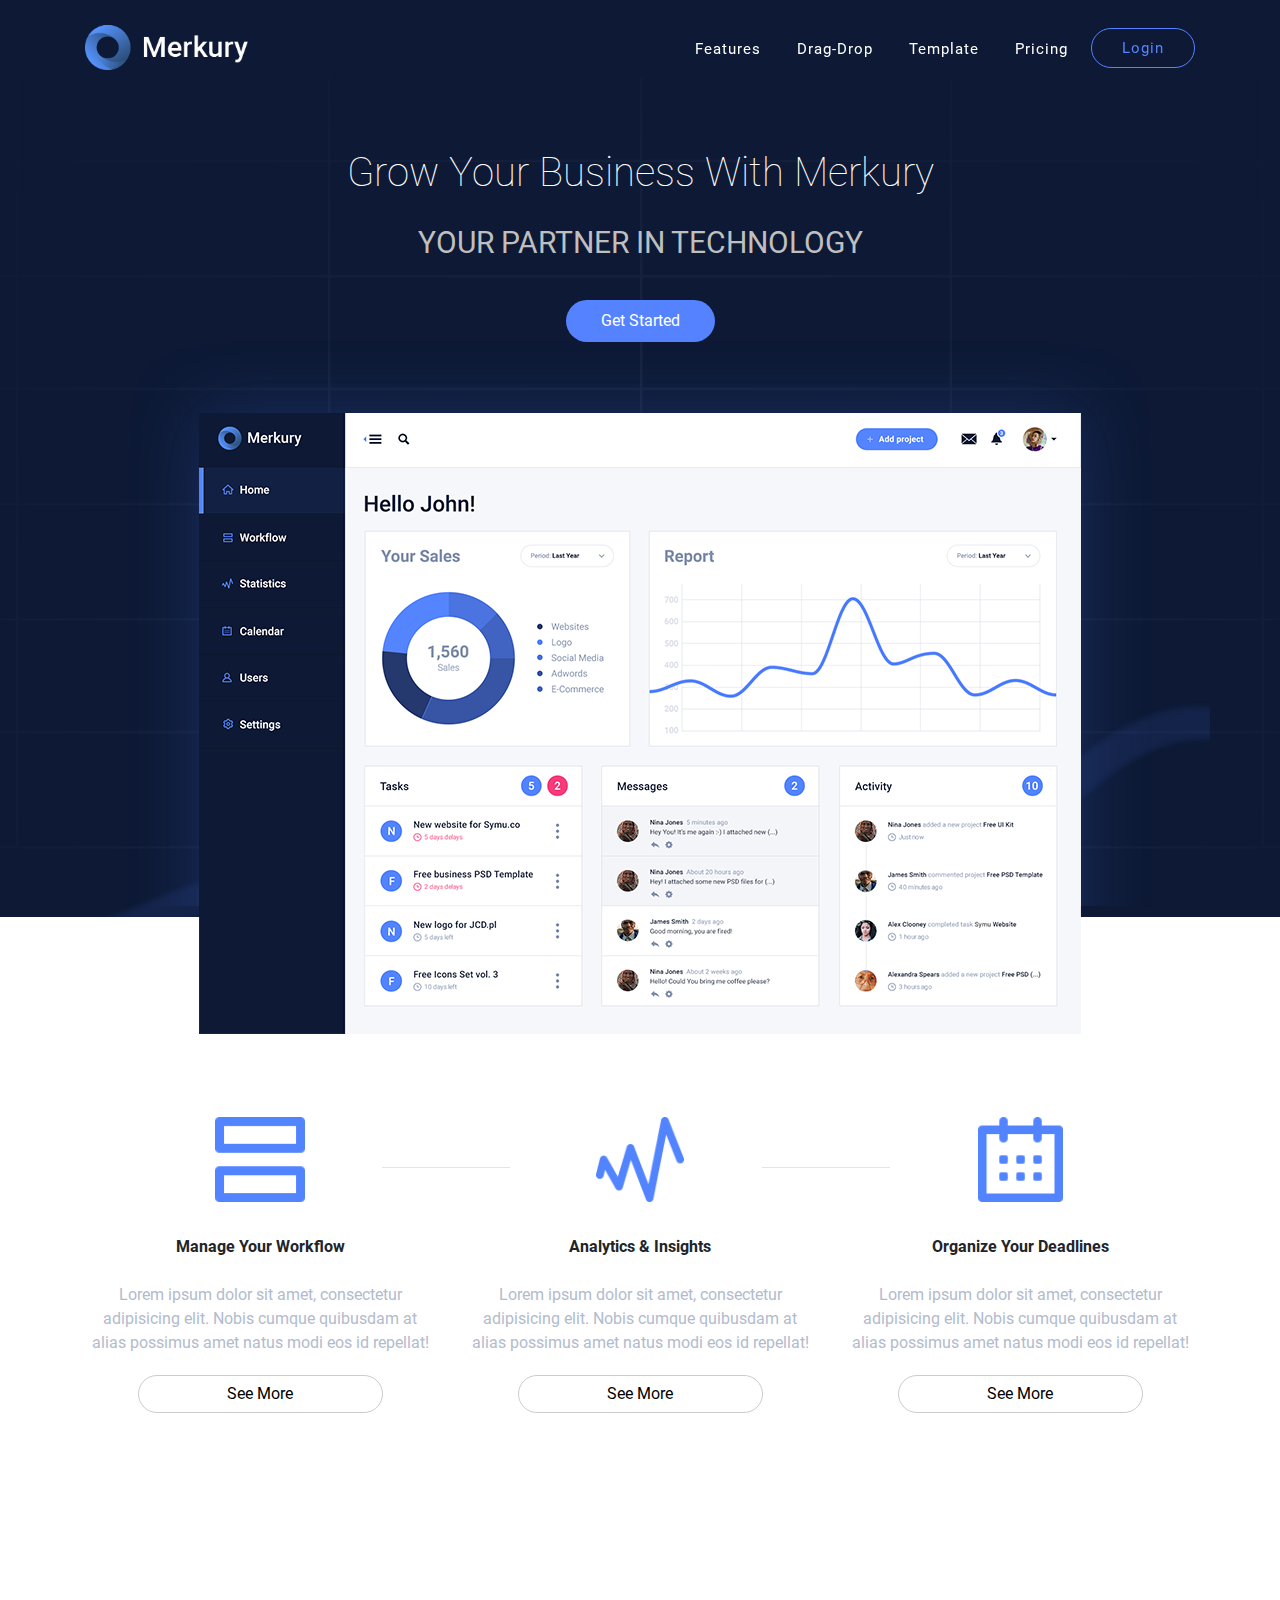
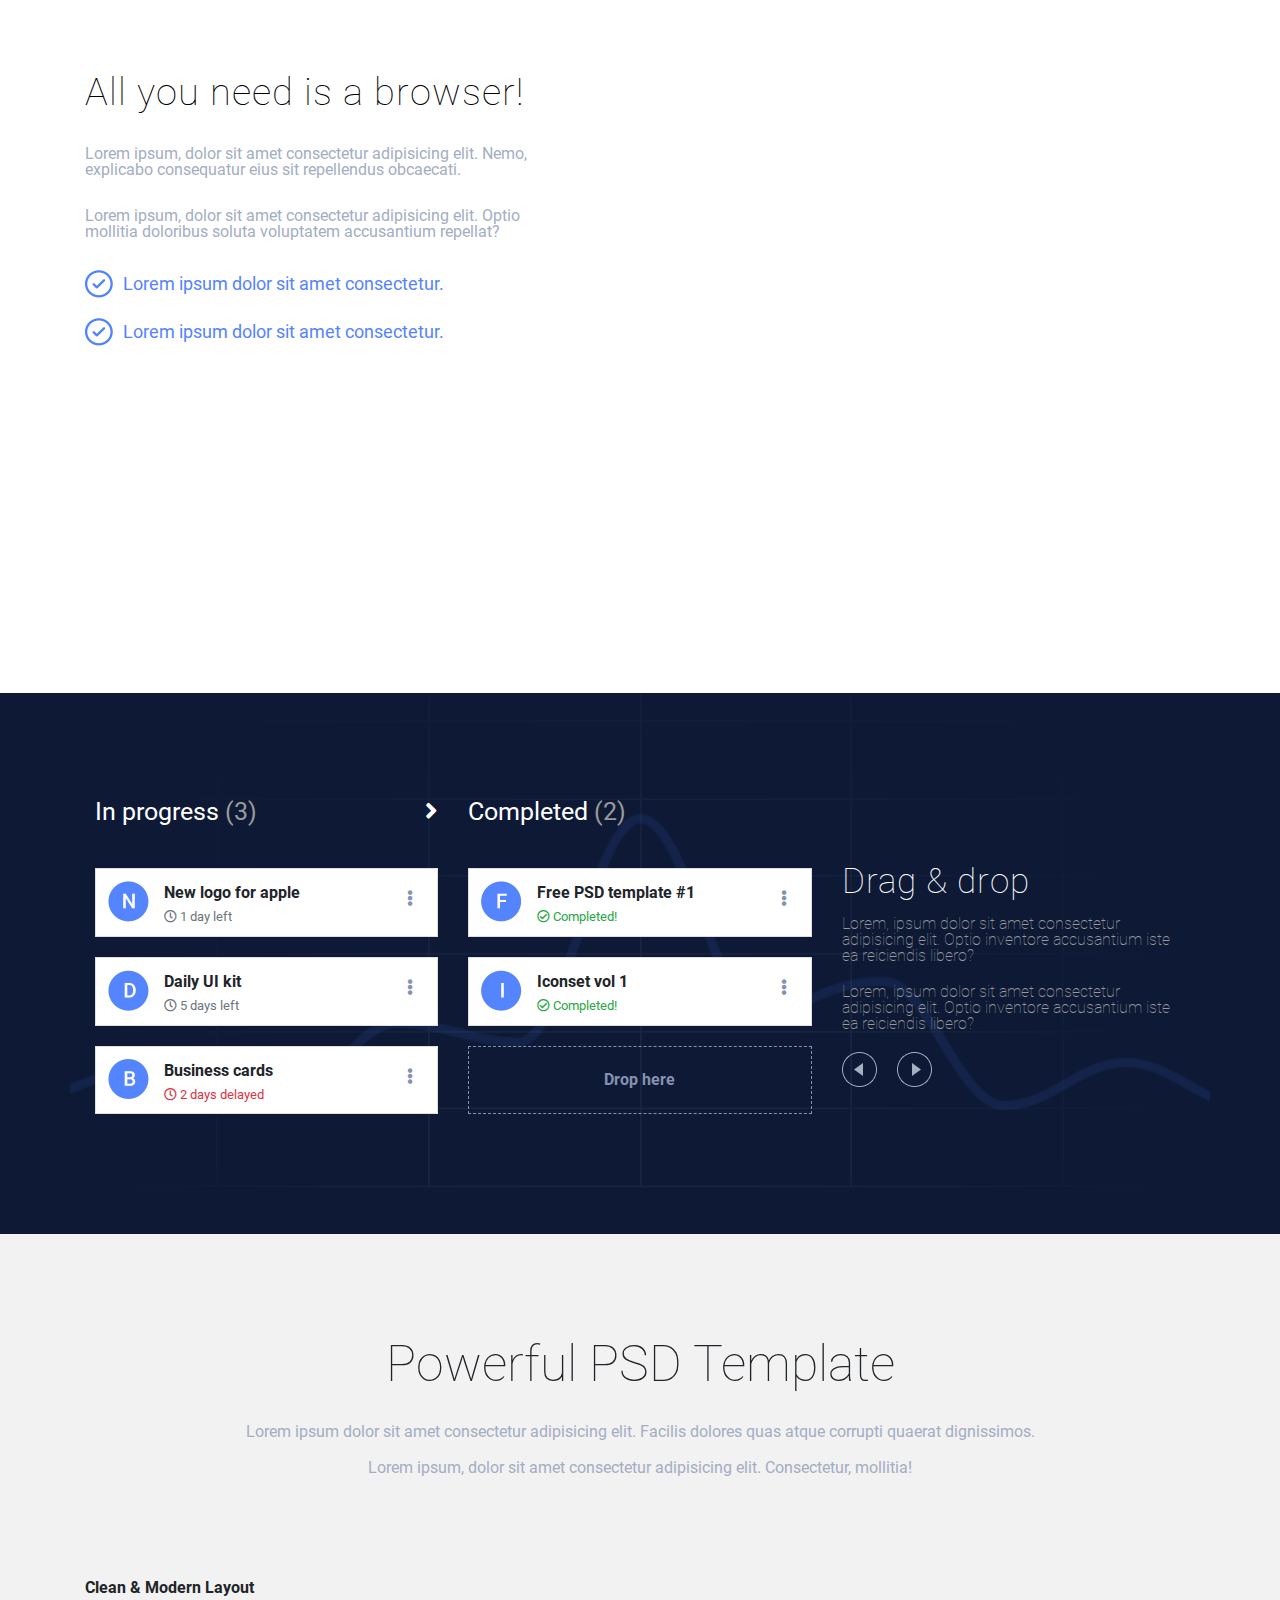
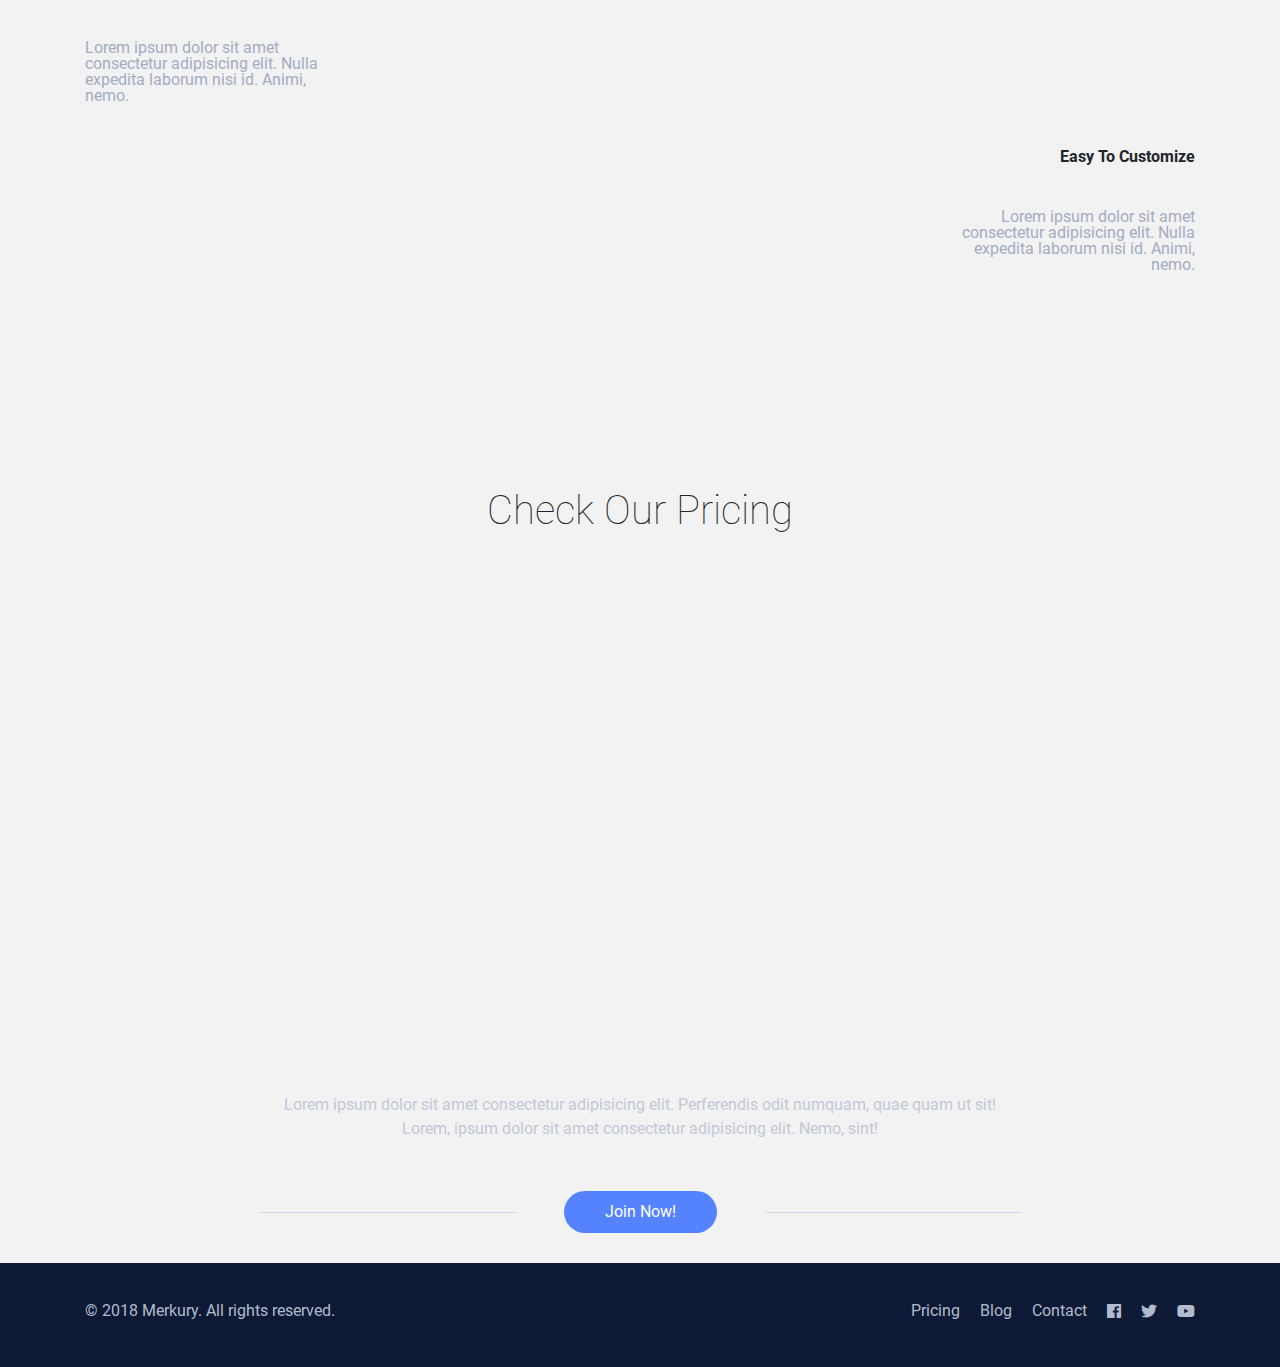
==== commit bd71367e: "Scroll Reveal and more repsonsive enhancments" ====
--- a/merkury-theme/index.html
+++ b/merkury-theme/index.html
@@ -438,6 +438,7 @@
       <script src="assets/style/js/popper.min.js"></script>
       <script src="assets/style/js/bootstrap.min.js"></script>
       <script src="assets/style/js/jquery-ui.min.js"></script>
+      <script src="assets/style/js/scrollreveal.min.js"></script>
       <!-- Custom Script -->
       <script src="assets/style/js/main.js"></script>
 </body>
